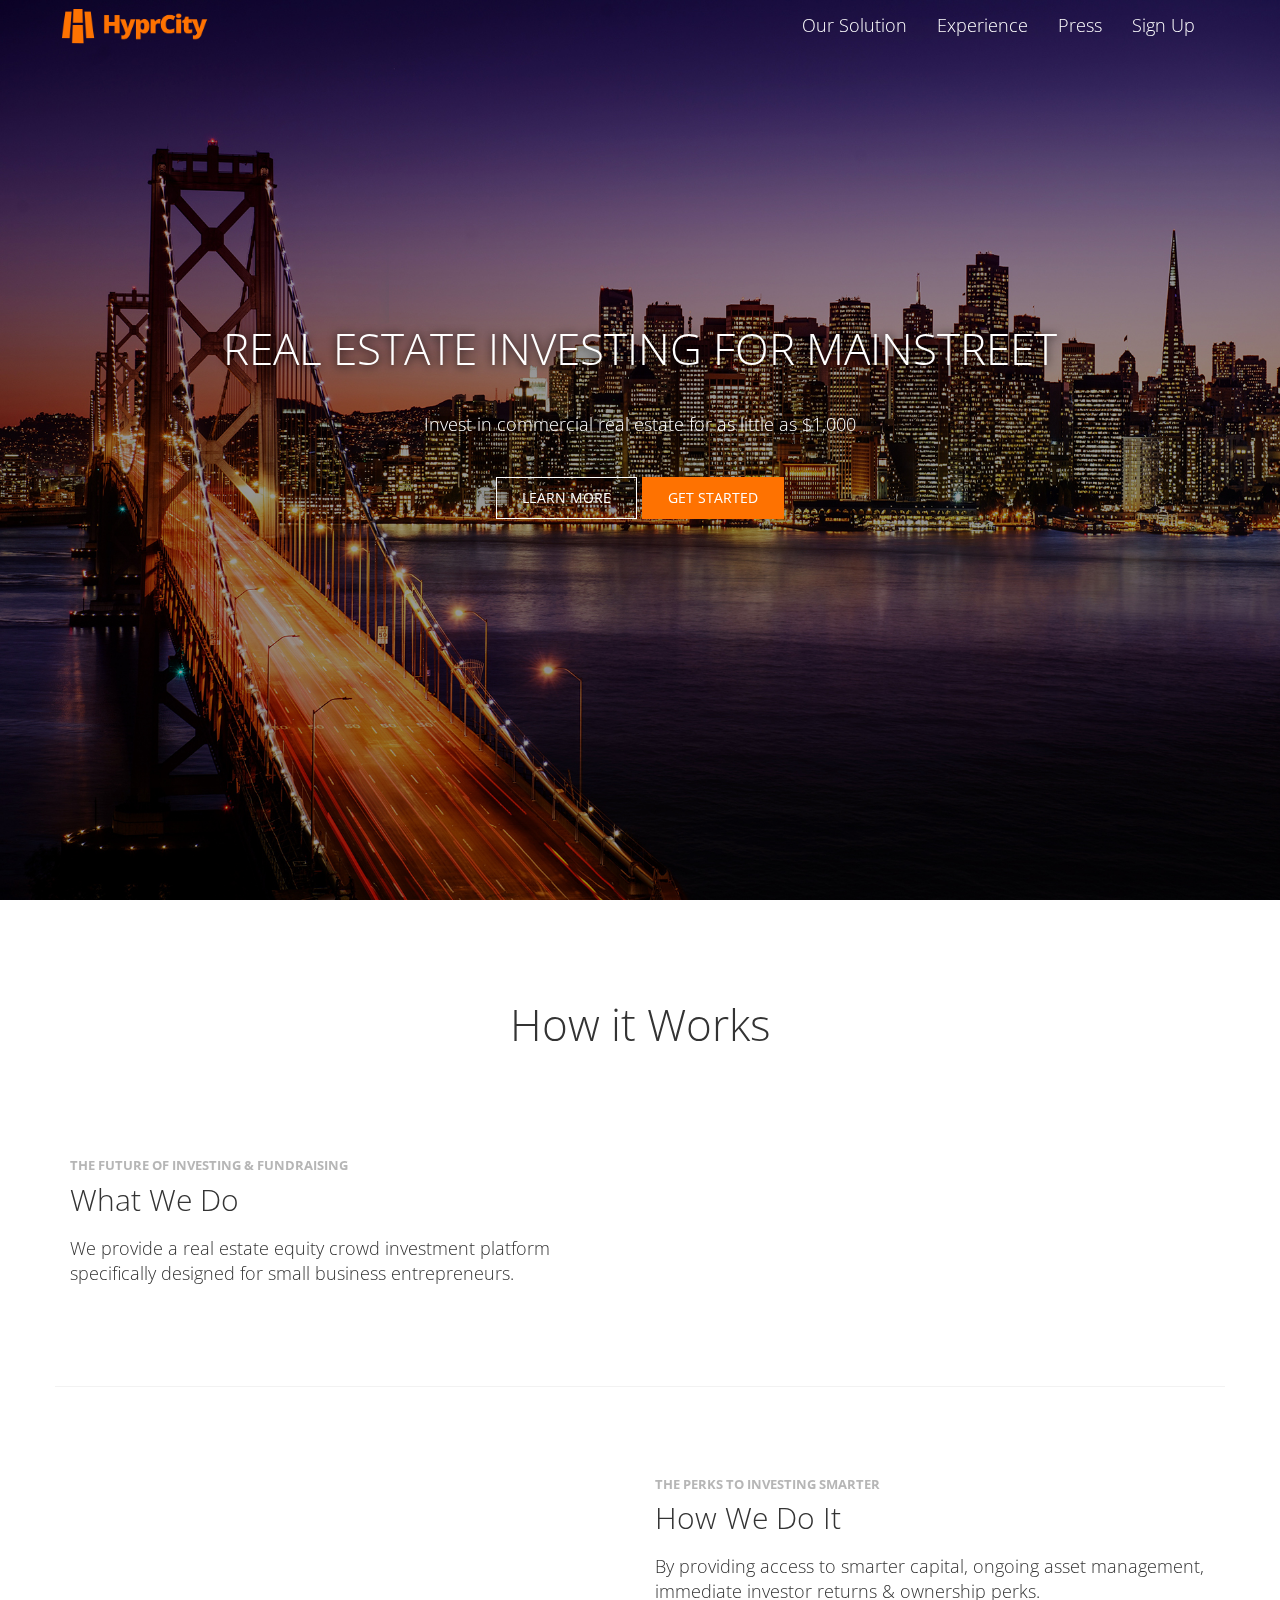
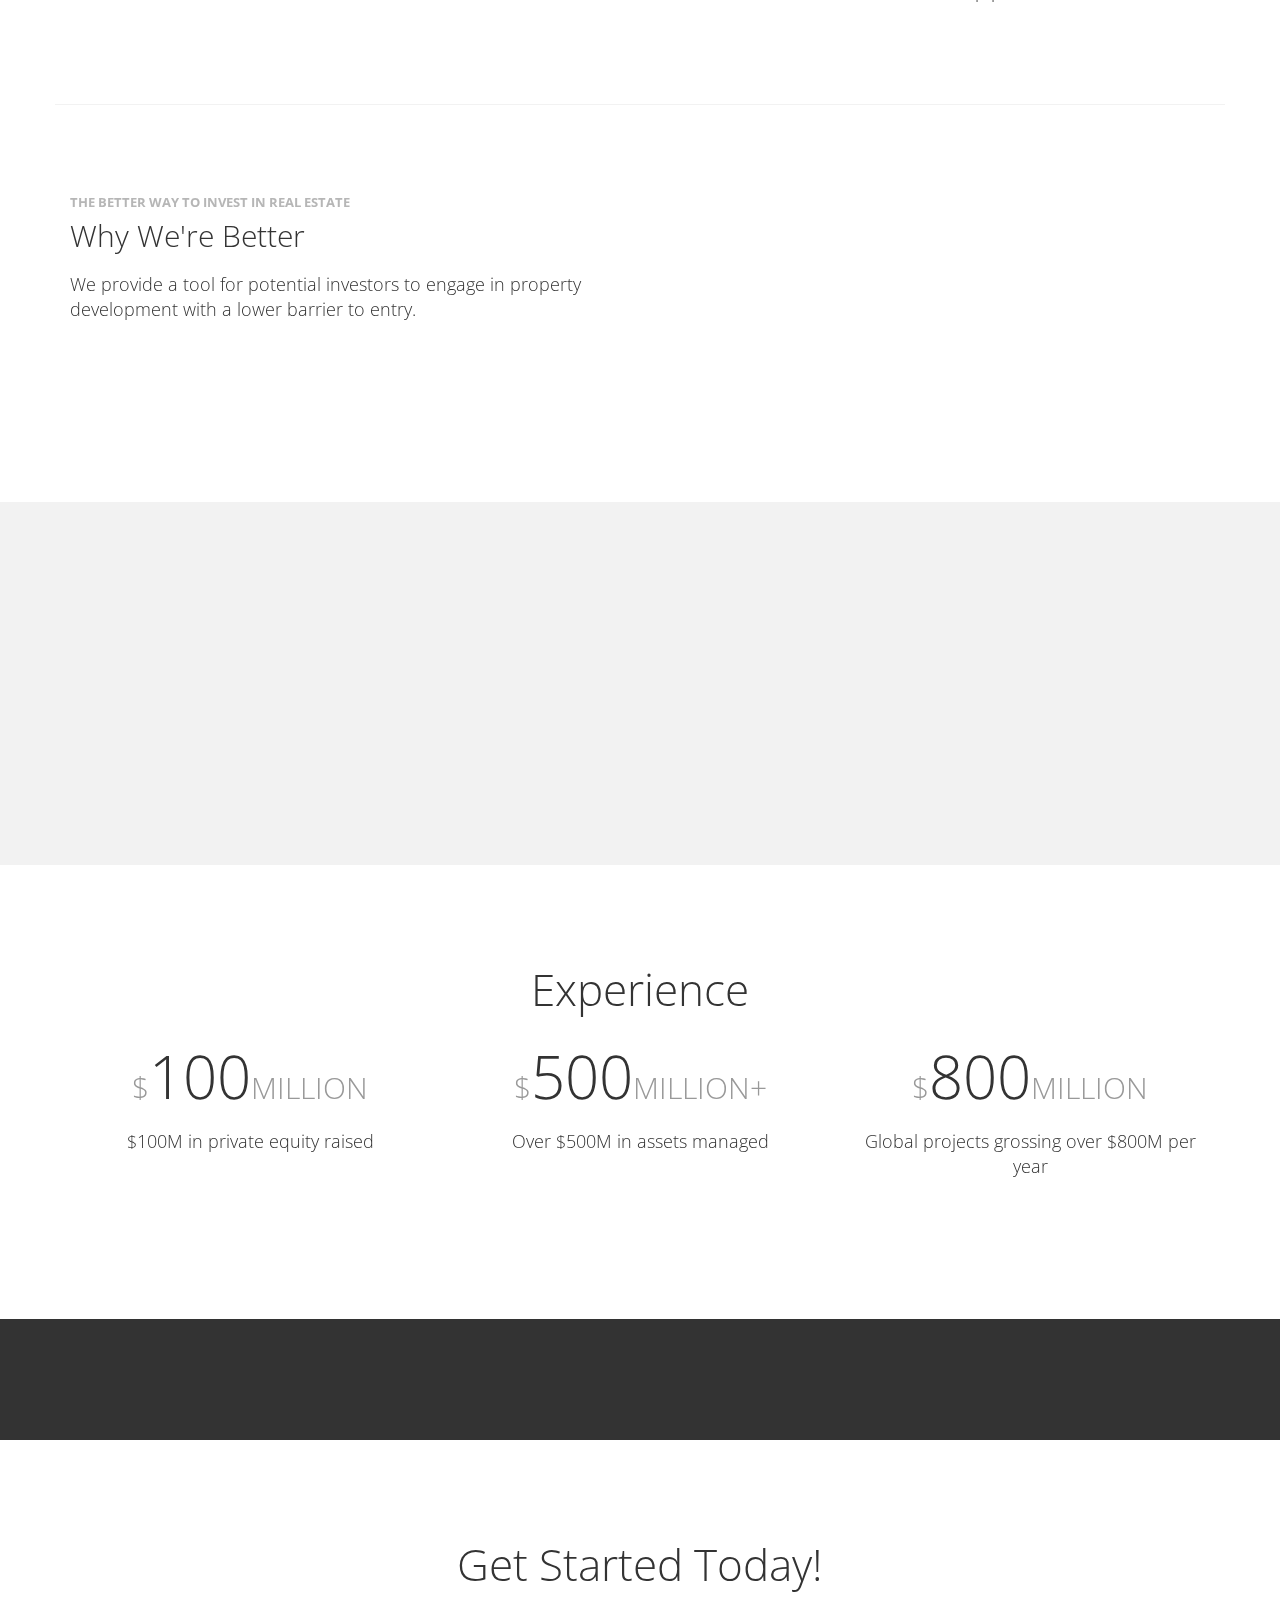
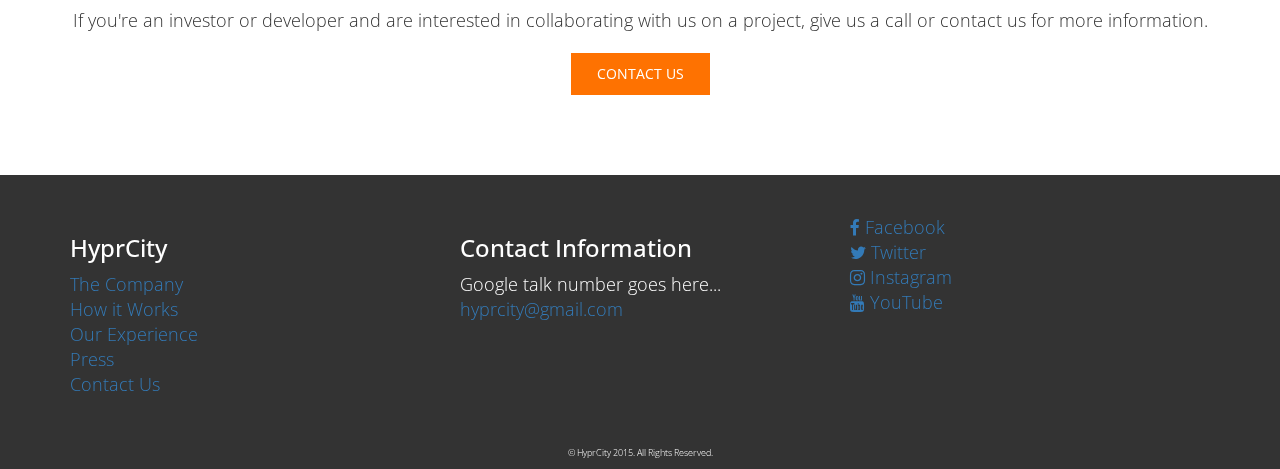
==== index.html @ 4b123e66 "updated nav" ====
<!DOCTYPE html>
<html lang="en">
<head>
	<meta charset="UTF-8">
	<meta name="robots" content="noindex, nofollow">
	<meta name="viewport" content="width=device-width, initial-scale=1">
	<title>HyprCity - Crowd Investing for Mainstreet</title>

	<script src="https://code.jquery.com/jquery-2.1.4.min.js"></script>

	<!-- Latest compiled and minified CSS -->
	<link rel="stylesheet" href="https://maxcdn.bootstrapcdn.com/bootstrap/3.3.4/css/bootstrap.min.css">

	<!-- Latest compiled and minified JavaScript -->
	<script src="https://maxcdn.bootstrapcdn.com/bootstrap/3.3.4/js/bootstrap.min.js"></script>
	<link rel="stylesheet" href="//maxcdn.bootstrapcdn.com/font-awesome/4.3.0/css/font-awesome.min.css">


	<link href='http://fonts.googleapis.com/css?family=Open+Sans:400,300,700' rel='stylesheet' type='text/css'>

	<link rel="stylesheet" href="assets/animate.css">

	<link rel="stylesheet" href="assets/style.css">

</head>
<body data-spy="scroll" data-target="#bs-example-navbar-collapse-1">

<header class="container-fluid">
	<nav class="navbar navbar-default">
	  <div class="container">
	    <!-- Brand and toggle get grouped for better mobile display -->
	    <div class="navbar-header">
	      <button type="button" class="navbar-toggle collapsed" data-toggle="collapse" data-target="#bs-example-navbar-collapse-1">
	        <span class="sr-only">Toggle navigation</span>
	        <span class="icon-bar"></span>
	        <span class="icon-bar"></span>
	        <span class="icon-bar"></span>
	      </button>
	      <a class="navbar-brand" href="#">
			<img alt="Brand" src="images/hyprcity-logo.png">
		  </a>
	    </div>

	    <!-- Collect the nav links, forms, and other content for toggling -->
	    <div class="collapse navbar-collapse" id="bs-example-navbar-collapse-1">
	      <ul class="nav navbar-nav navbar-right">
	        <li><a href="#solution">Our Solution</a></li>
	        <li><a href="#experience">Experience</a></li>
	        <li><a href="#logos">Press</a></li>
	        <li><a href="#">Sign Up</a></li>
	      </ul>
	    </div><!-- /.navbar-collapse -->
	  </div><!-- /.container-fluid -->
	</nav>
</header>

<div id="intro" class="container-fluid parallax-window" data-parallax="scroll" data-image-src="images/sf-skyline.jpg">

	<div class="splash">
		<h1 class="startchange">Real Estate Investing For Mainstreet</h1>
		<p>Invest in commercial real estate for as little as $1,000</p>
		<a href="#solution"><button class="btn btn-default">Learn More</button></a> <a href="mailto:hyprcity@gmail.com"><button class="btn btn-primary">Get Started</button></a>
	</div>

</div>



<section class="container-fluid" id="solution">
	<div class="container">
		<h1>How it Works</h1>
		<div class="row">
			<div class="col-md-6">
				<h4>The Future of Investing &amp; Fundraising</h4>
				<h2>What We Do</h2>
				<p>We provide a real estate equity crowd investment platform specifically designed for small business entrepreneurs.</p>
			</div>
			<div class="col-md-6">
				<img src="http://placehold.it/585x300" alt="" class="img-responsive">
			</div>
		</div>
		<div class="row part">
			<div class="col-md-6">
				<img src="http://placehold.it/585x300" alt="" class="img-responsive">
			</div>
			<div class="col-md-6">
				<h4>The perks to investing smarter</h4>
				<h2>How We Do It</h2>
				<p>By providing access to smarter capital, ongoing asset management, immediate investor returns &amp; ownership perks.</p>
			</div>
		</div>
		<div class="row">
			<div class="col-md-6">
				<h4>The better way to invest in real estate</h4>
				<h2>Why We're Better</h2>
				<p>We provide a tool for potential investors to engage in property development with a lower barrier to entry.</p>
			</div>
			<div class="col-md-6">
				<img src="http://placehold.it/585x300" alt="" class="img-responsive">
			</div>
		</div>
	</div>
</section>

<section id="quote" class="container-fluid">
	<div class="container">
		<blockquote class="quote wow slideInLeft">
		  <p>"Crowdfunding is well on its way to becoming a mainstream and significant form of finance for small and medium sized companies-along with another way to engage with customers."</p>
		  <footer>FORBES, Inc. <cite title="Source Title">March 3, 2014</cite></footer>
		</blockquote>
	</div>
</section>

<section class="container-fluid" id="experience">
	<div class="container">
		<h1>Experience</h1>
		<div class="row hideme">
			<div class="col-md-4">
				<h2>$<span id="second-value">100</span>Million</h2>
				<p>$100M in private equity raised</p>
			</div>
			<div class="col-md-4">
				<h2>$<span id="first-value">500</span>Million+</h2>
				<p>Over $500M in assets managed</p>
			</div>
			<div class="col-md-4">
				<h2>$<span id="third-value">800</span>Million</h2>
				<p>Global projects grossing over $800M per year</p>
			</div>
		</div>
	</div>
</section>

<section class="container-fluid" id="logos">
	<div class="container">
		<div class="row">
			<div class="col-sm-2">
				<img src="https://www.prodigynetwork.com/media2/79fb5261-4.png" alt="" class="img-responsive">
			</div>
			<div class="col-sm-2">
				<img src="https://www.prodigynetwork.com/media2/79fb5261-4.png" alt="" class="img-responsive">
			</div>
			<div class="col-sm-2">
				<img src="https://www.prodigynetwork.com/media2/79fb5261-4.png" alt="" class="img-responsive">
			</div>
			<div class="col-sm-2">
				<img src="https://www.prodigynetwork.com/media2/79fb5261-4.png" alt="" class="img-responsive">
			</div>
			<div class="col-sm-2">
				<img src="https://www.prodigynetwork.com/media2/79fb5261-4.png" alt="" class="img-responsive">
			</div>
			<div class="col-sm-2">
				<img src="https://www.prodigynetwork.com/media2/79fb5261-4.png" alt="" class="img-responsive">
			</div>
		</div>
	</div>
</section>

<section id="get-started">
	<h1>Get Started Today!</h1>
	<p>If you're an investor or developer and are interested in collaborating with us on a project, give us a call or contact us for more information.</p>
	<button class="btn btn-primary">Contact Us</button>
</section>

<footer class="container-fluid" id="footer">
	<div class="container">
		<div class="row">
			<div class="col-md-4">
				<h3>HyprCity</h3>
				<ul class="list-unstyled">
					<li><a href="#">The Company</a></li>
					<li><a href="#solution">How it Works</a></li>
					<li><a href="#experience">Our Experience</a></li>
					<li><a href="#logos">Press</a></li>
					<li><a href="#get-started">Contact Us</a></li>
				</ul>
			</div>
			<div class="col-md-4">
				<h3>Contact Information</h3>
				<ul class="list-unstyled">
					<li>Google talk number goes here...</li>
					<li><a href="mailto:hypercity@gmail.com">hyprcity@gmail.com</a></li>
				</ul>
			</div>
			<div class="col-md-4">
				<ul class="list-unstyled">
					<li><a href=""><i class="fa fa-facebook"></i> Facebook</a></li>
					<li><a href=""><i class="fa fa-twitter"></i> Twitter</a></li>
					<li><a href=""><i class="fa fa-instagram"></i> Instagram</a></li>
					<li><a href=""><i class="fa fa-youtube"></i> YouTube</a></li>
				</ul>
			</div>
		</div>
	</div>
	<div class="copy">
		&copy; HyprCity 2015. All Rights Reserved.
	</div>
</footer>

<script src="assets/parallax.min.js"></script>

<script>
	function animateValue(id, start, end, duration) {
	    var range = end - start;
	    var current = start;
	    var increment = end > start? 1 : -1;
	    var stepTime = Math.abs(Math.floor(duration / range));
	    var obj = document.getElementById(id);
	    var timer = setInterval(function() {
	        current += increment;
	        obj.innerHTML = current;
	        if (current == end) {
	            clearInterval(timer);
	        }
	    }, stepTime);
	}
	$(document).ready(function() {
		    
	    /* Every time the window is scrolled ... */
	    $(window).scroll( function(){
	    
	        /* Check the location of each desired element */
	        $('.hideme').each( function(i){
	            
	            var bottom_of_object = $(this).offset().top + $(this).outerHeight();
	            var bottom_of_window = $(window).scrollTop() + $(window).height();
	            
	            /* If the object is completely visible in the window, fade it it */
	            if( bottom_of_window > bottom_of_object ){
					animateValue("first-value", 0, 500, 1000);
					animateValue("second-value", 0, 100, 1000);
					animateValue("third-value", 0, 800, 1000);
				}
	            
	        }); 
	    
	    });
	    
	});
</script>

<script src="assets/wow.min.js"></script>
<script>
 new WOW().init();
</script>

<script>
	$(function() {
	  $('a[href*=#]:not([href=#])').click(function() {
	    if (location.pathname.replace(/^\//,'') == this.pathname.replace(/^\//,'') && location.hostname == this.hostname) {
	      var target = $(this.hash);
	      target = target.length ? target : $('[name=' + this.hash.slice(1) +']');
	      if (target.length) {
	        $('html,body').animate({
	          scrollTop: target.offset().top
	        }, 1000);
	        return false;
	      }
	    }
	  });
	});
</script>

<script>
	/* navbar change */
	$(document).ready(function(){       
	   var scroll_start = 0;
	   var startchange = $('.startchange');
	   var offset = startchange.offset();
	    if (startchange.length){
	   $(document).scroll(function() { 
	      scroll_start = $(this).scrollTop();
	      if(scroll_start > offset.top - 80) {
	          $(".navbar-default").css('background-color', 'rgba(255,255,255,.8)');
	          $('.navbar-default li a').css('color', '#333333');
	       } else {
	          $('.navbar-default').css('background-color', 'transparent');
	          $('.navbar-default li a').css('color', '#ffffff');
	       }
	   });
	    }
	});
</script>

</body>
</html>
---- assets/style.css ----
body {
  font-family: 'Open Sans', Helvetica, Arial, sans-serif;
  font-size: 1.75em;
  font-weight: 300;
  text-align: center;
  position: relative; }

h1 {
  font-weight: 100;
  font-size: 2.5em;
  margin-bottom: 20px; }

h2 {
  font-weight: 100;
  margin-top: 10px;
  margin-bottom: 20px; }

h4 {
  font-weight: 700;
  text-transform: uppercase;
  color: #b6b6b6;
  font-size: 0.75em; }

p {
  margin-bottom: 20px; }

section {
  padding-top: 80px;
  padding-bottom: 80px; }

#footer {
  text-align: left;
  background: #333;
  color: #fff;
  padding-top: 40px; }
  #footer .copy {
    text-align: center;
    font-size: 0.5em;
    margin-top: 40px;
    margin-bottom: 10px; }

.btn {
  text-transform: uppercase;
  padding: 10px 25px;
  border-radius: 0;
  transition: all .2s ease; }

.btn-default {
  background: none;
  border: 1px solid #fff;
  color: #fff; }
  .btn-default:hover, .btn-default:focus {
    border-color: #fe7201;
    color: #fe7201;
    background: none; }

.btn-primary {
  background: #fe7201;
  border-color: #fe7201; }
  .btn-primary:hover, .btn-primary:focus {
    background: #fe8e34;
    border-color: #fe8e34; }

.navbar-default {
  background: transparent;
  border: none;
  z-index: 9;
  top: 0;
  left: 0;
  border-radius: 0;
  transition: all .3s ease; }
  .navbar-default a {
    color: #fff; }
  .navbar-default .navbar-brand {
    padding: 0; }
    .navbar-default .navbar-brand img {
      max-height: 50px; }
  .navbar-default .navbar-right li a {
    transition: all .3s ease;
    color: #fff; }
    .navbar-default .navbar-right li a:hover {
      color: #f2f2f2; }
  .navbar-default .active a {
    background: none;
    color: #fe7201;
    border-bottom: 2px solid #fe7201; }
  .navbar-default .navbar-toggle {
    border: none;
    background: none !important; }
    .navbar-default .navbar-toggle .icon-bar {
      background: #fe7201;
      width: 30px;
      height: 4px; }

#intro {
  background: transparent;
  background-size: 100%;
  min-height: 900px;
  color: #fff;
  text-align: center;
  padding-left: 0;
  padding-right: 0; }
  #intro .splash {
    padding-top: 304px;
    padding-left: 15px;
    padding-right: 15px;
    text-shadow: 0 1px 10px #000; }
    #intro .splash h1 {
      text-transform: uppercase;
      margin-bottom: 40px; }
    #intro .splash p {
      margin-bottom: 40px; }

#solution .row {
  padding: 80px 0; }
  #solution .row .col-md-6 {
    text-align: left; }
#solution .part {
  border-top: 1px solid #f2f2f2;
  border-bottom: 1px solid #f2f2f2; }

#quote {
  padding-top: 80px;
  padding-bottom: 80px;
  font-weight: 300;
  text-transform: uppercase;
  margin: 0px auto;
  background: #f2f2f2; }
  #quote blockquote {
    max-width: 1200px;
    font-size: 1.5em;
    border-left: none; }

#experience h2 {
  color: #999;
  font-weight: 300;
  text-transform: uppercase; }
  #experience h2 span {
    font-size: 2em;
    color: #333; }

#logos {
  background: #333;
  padding-top: 60px;
  padding-bottom: 60px;
  margin-top: 40px; }
  #logos img {
    margin: auto; }

@media screen and (min-width: 767px) {
  .navbar-default {
    position: fixed;
    width: 100%; } }

/*# sourceMappingURL=style.css.map */
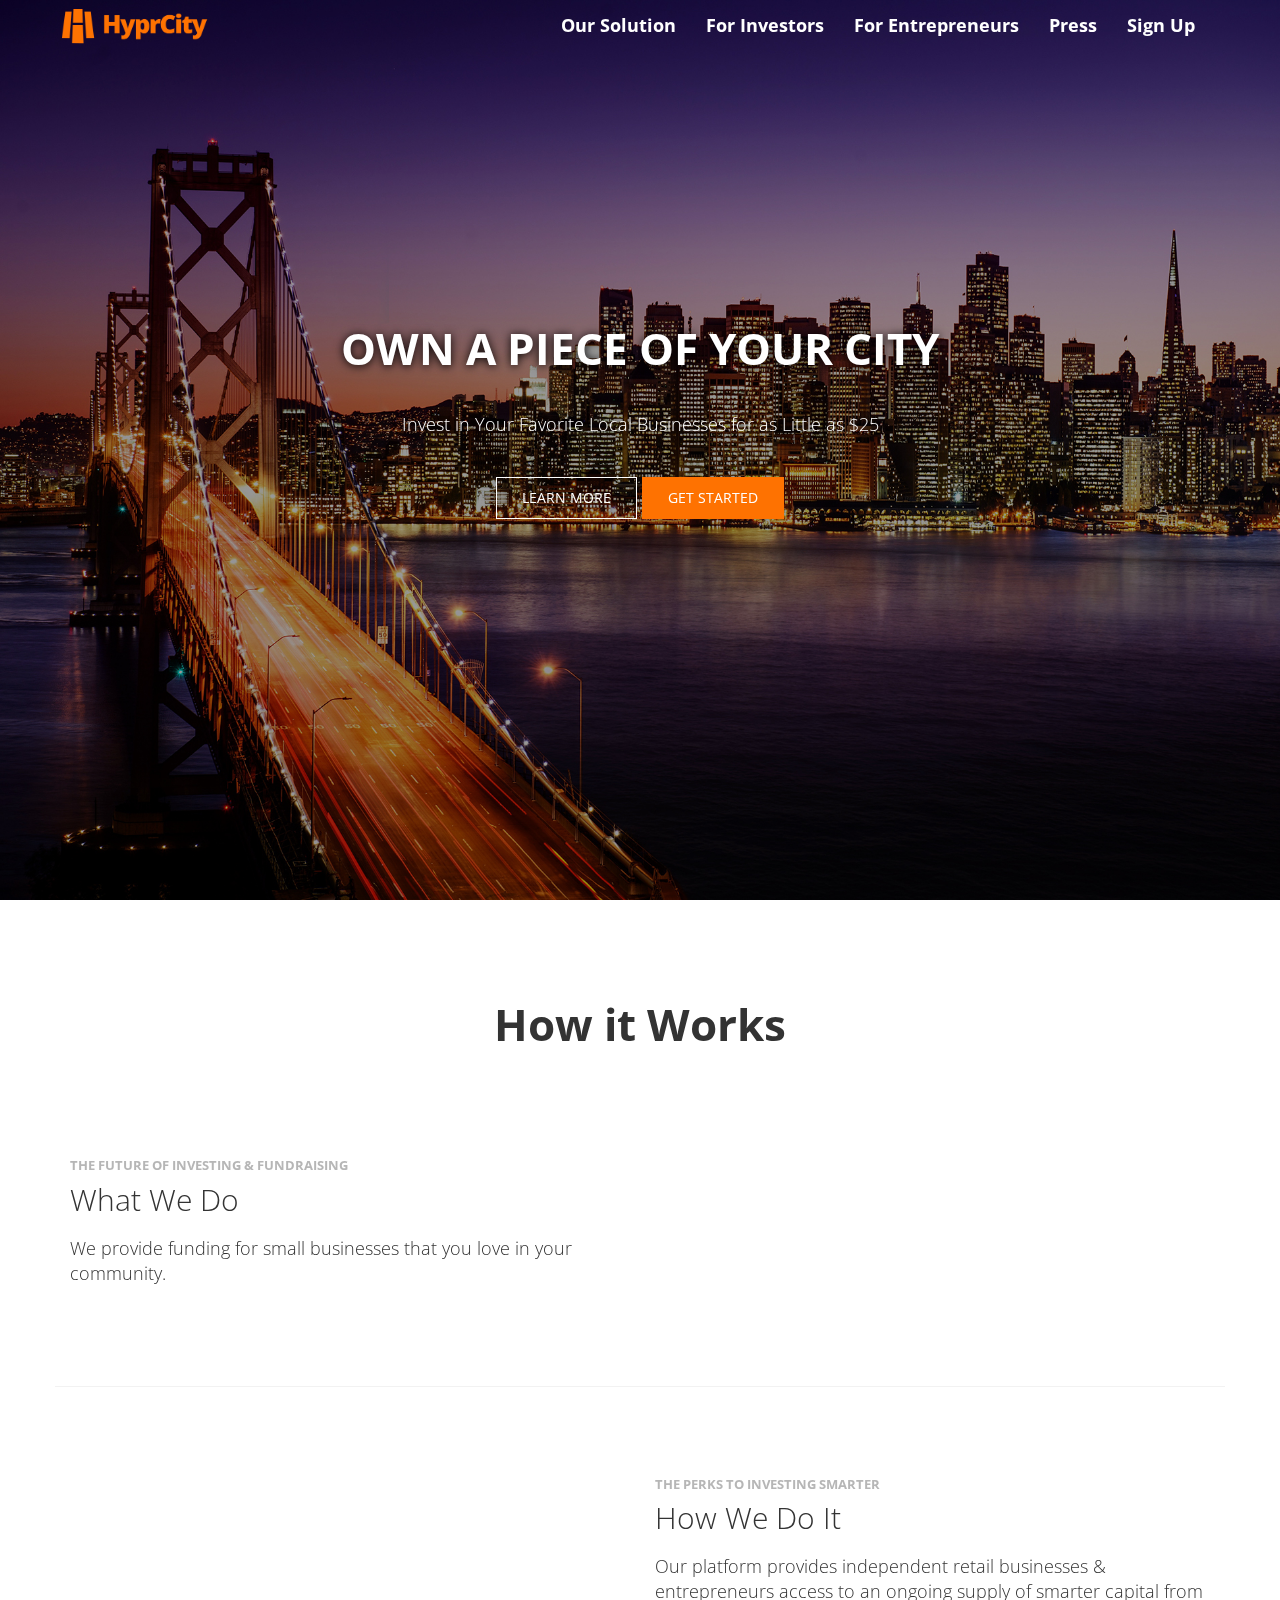
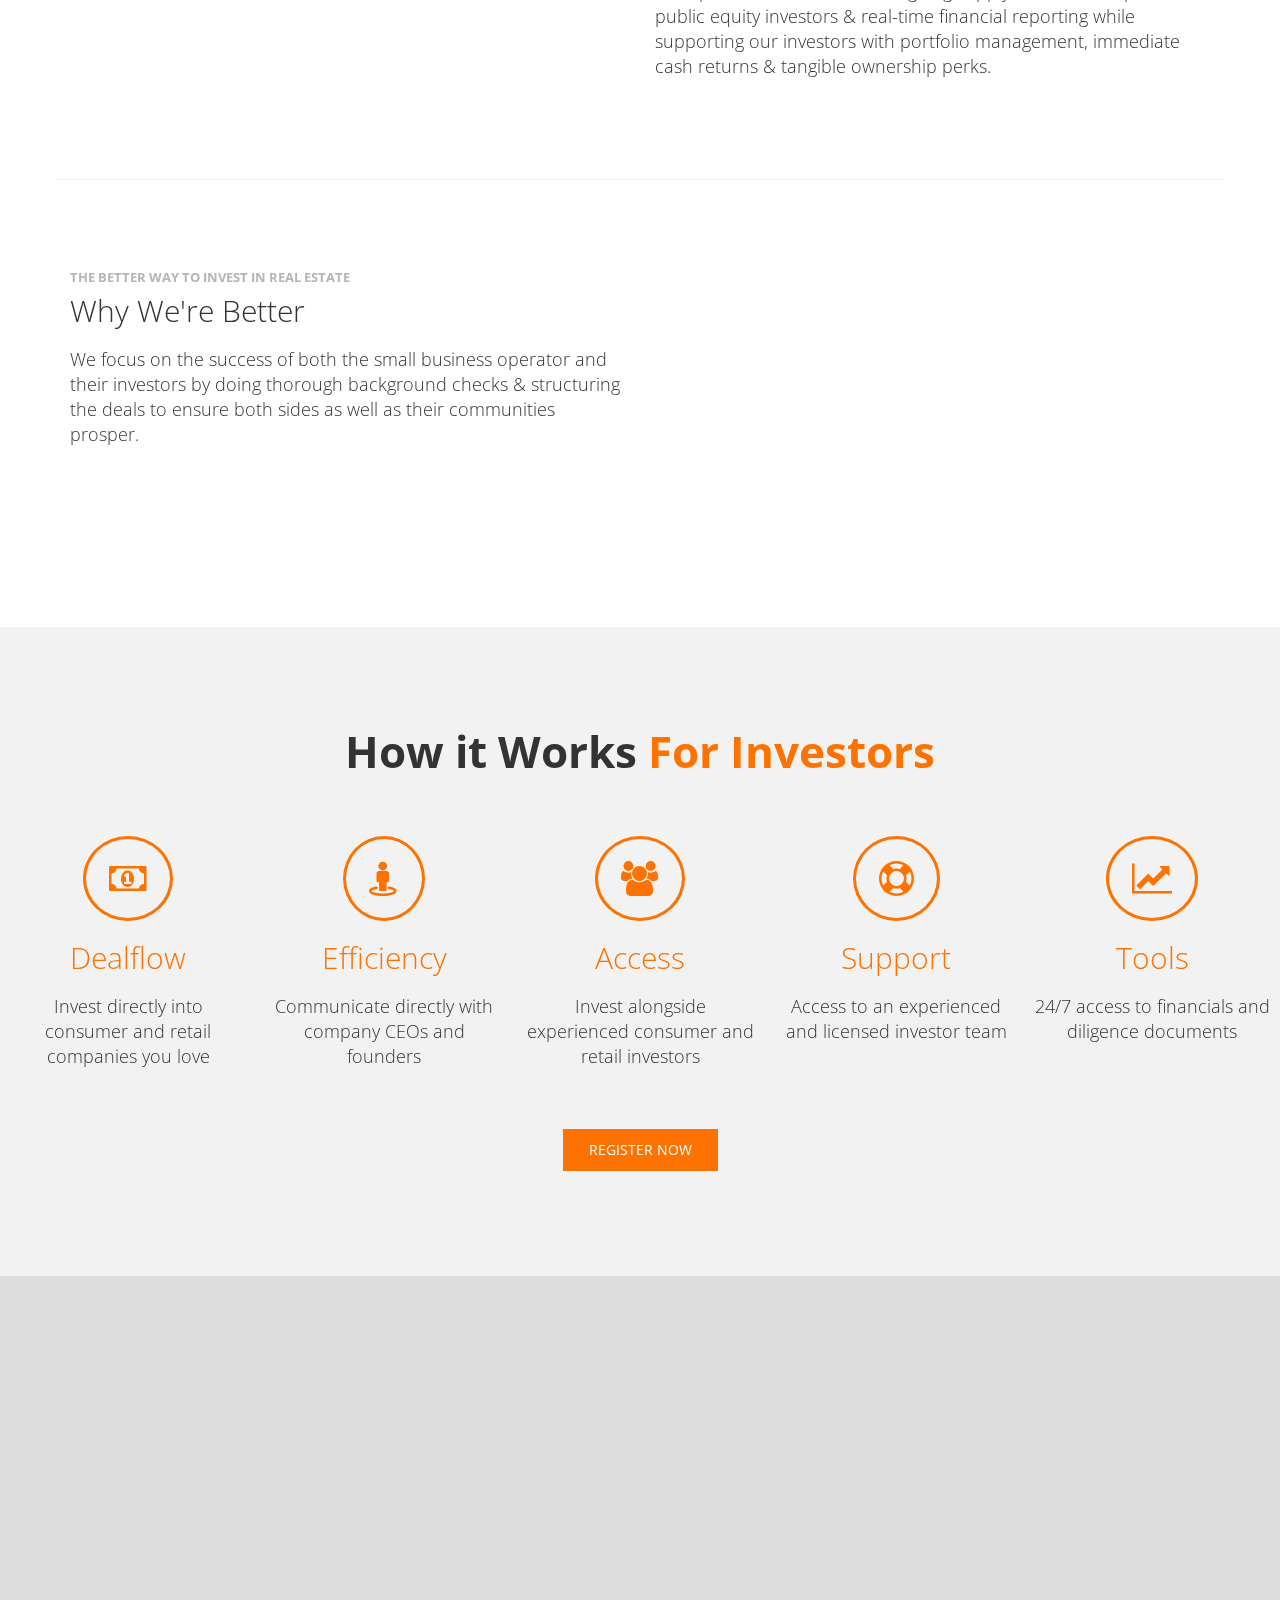
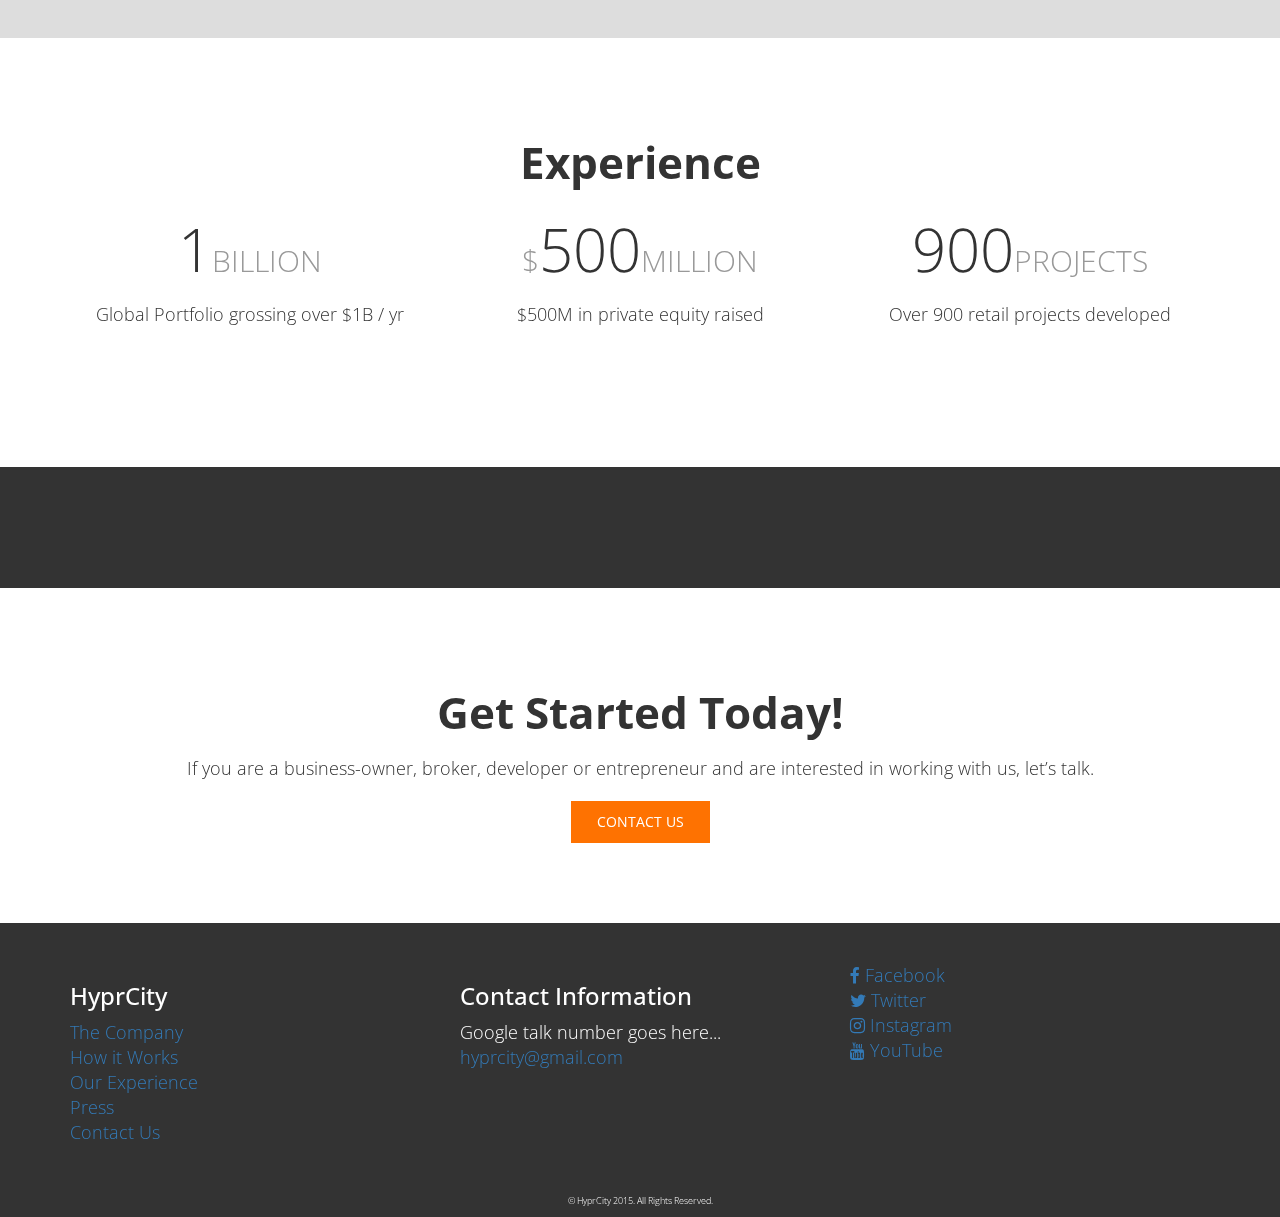
==== commit 1c964452: "updated content, added slick" ====
--- a/index.html
+++ b/index.html
@@ -13,7 +13,7 @@
 
 	<!-- Latest compiled and minified JavaScript -->
 	<script src="https://maxcdn.bootstrapcdn.com/bootstrap/3.3.4/js/bootstrap.min.js"></script>
-	<link rel="stylesheet" href="//maxcdn.bootstrapcdn.com/font-awesome/4.3.0/css/font-awesome.min.css">
+	<link rel="stylesheet" href="https://maxcdn.bootstrapcdn.com/font-awesome/4.3.0/css/font-awesome.min.css">
 
 
 	<link href='http://fonts.googleapis.com/css?family=Open+Sans:400,300,700' rel='stylesheet' type='text/css'>
@@ -45,9 +45,10 @@
 	    <div class="collapse navbar-collapse" id="bs-example-navbar-collapse-1">
 	      <ul class="nav navbar-nav navbar-right">
 	        <li><a href="#solution">Our Solution</a></li>
-	        <li><a href="#experience">Experience</a></li>
+	        <li><a href="#investors">For Investors</a></li>
+	        <li><a href="#entrepreneurs">For Entrepreneurs</a></li>
 	        <li><a href="#logos">Press</a></li>
-	        <li><a href="#">Sign Up</a></li>
+	        <li><a href="#get-started">Sign Up</a></li>
 	      </ul>
 	    </div><!-- /.navbar-collapse -->
 	  </div><!-- /.container-fluid -->
@@ -57,14 +58,12 @@
 <div id="intro" class="container-fluid parallax-window" data-parallax="scroll" data-image-src="images/sf-skyline.jpg">
 
 	<div class="splash">
-		<h1 class="startchange">Real Estate Investing For Mainstreet</h1>
-		<p>Invest in commercial real estate for as little as $1,000</p>
+		<h1 class="startchange">Own A Piece of Your City</h1>
+		<p>Invest in Your Favorite Local Businesses for as Little as $25</p>
 		<a href="#solution"><button class="btn btn-default">Learn More</button></a> <a href="mailto:hyprcity@gmail.com"><button class="btn btn-primary">Get Started</button></a>
 	</div>
 
 </div>
-
-
 
 <section class="container-fluid" id="solution">
 	<div class="container">
@@ -73,7 +72,7 @@
 			<div class="col-md-6">
 				<h4>The Future of Investing &amp; Fundraising</h4>
 				<h2>What We Do</h2>
-				<p>We provide a real estate equity crowd investment platform specifically designed for small business entrepreneurs.</p>
+				<p>We provide funding for small businesses that you love in your community.</p>
 			</div>
 			<div class="col-md-6">
 				<img src="http://placehold.it/585x300" alt="" class="img-responsive">
@@ -86,14 +85,14 @@
 			<div class="col-md-6">
 				<h4>The perks to investing smarter</h4>
 				<h2>How We Do It</h2>
-				<p>By providing access to smarter capital, ongoing asset management, immediate investor returns &amp; ownership perks.</p>
+				<p>Our platform provides independent retail businesses & entrepreneurs access to an ongoing supply of smarter capital from public equity investors & real-time financial reporting while supporting our investors with portfolio management, immediate cash returns & tangible ownership perks.</p>
 			</div>
 		</div>
 		<div class="row">
 			<div class="col-md-6">
 				<h4>The better way to invest in real estate</h4>
 				<h2>Why We're Better</h2>
-				<p>We provide a tool for potential investors to engage in property development with a lower barrier to entry.</p>
+				<p>We focus on the success of both the small business operator and their investors by doing thorough background checks & structuring the deals to ensure both sides as well as their communities prosper.</p>
 			</div>
 			<div class="col-md-6">
 				<img src="http://placehold.it/585x300" alt="" class="img-responsive">
@@ -101,6 +100,72 @@
 		</div>
 	</div>
 </section>
+<div class="slick">
+	
+	<div id="investors" class="container-fluid">
+		<h1>How it Works <span>For Investors</span></h1>
+		<div class="row">
+			<div class="col-md-15">
+				<i class="fa fa-money"></i>
+				<h2>Dealflow</h2>
+				<p>Invest directly into consumer and retail companies you love</p>
+			</div>
+			<div class="col-md-15">
+				<i class="fa fa-street-view"></i>
+				<h2>Efficiency</h2>
+				<p>Communicate directly with company CEOs and founders</p>
+			</div>
+			<div class="col-md-15">
+				<i class="fa fa-users"></i>
+				<h2>Access</h2>
+				<p>Invest alongside experienced consumer and retail investors</p>
+			</div>
+			<div class="col-md-15">
+				<i class="fa fa-support"></i>
+				<h2>Support</h2>
+				<p>Access to an experienced and licensed investor team</p>
+			</div>
+			<div class="col-md-15">
+				<i class="fa fa-line-chart"></i>
+				<h2>Tools</h2>
+				<p>24/7 access to financials and diligence documents</p>
+			</div>
+		</div>
+		<button class="btn btn-primary text-center">Register Now</button>
+	</div>
+
+	<div id="entrepreneurs" class="container-fluid">
+		<h1>How it Works <span>For Entrepreneurs</span></h1>
+		<div class="row">
+			<div class="col-md-15">
+				<i class="fa fa-money"></i>
+				<h2>Dealflow</h2>
+				<p>Get the funding you need from people who love your business & let you run it your way</p>
+			</div>
+			<div class="col-md-15">
+				<i class="fa fa-refresh"></i>
+				<h2>Efficiency</h2>
+				<p>Streamline fundraising — cut months off your process</p>
+			</div>
+			<div class="col-md-15">
+				<i class="fa fa-users"></i>
+				<h2>Access</h2>
+				<p>Work with HyprCity strategic brokerage, development, financial management & POS partners </p>
+			</div>
+			<div class="col-md-15">
+				<i class="fa fa-support"></i>
+				<h2>Support</h2>
+				<p>Leverage the HyprCity operations & marketing team to learn best practices</p>
+			</div>
+			<div class="col-md-15">
+				<i class="fa fa-pie-chart"></i>
+				<h2>Tools</h2>
+				<p>Real-time financial reporting & operational consulting to ensure investor satisfaction</p>
+			</div>
+		</div>
+		<button class="btn btn-primary text-center">Apply Now</button>
+	</div>
+</div>
 
 <section id="quote" class="container-fluid">
 	<div class="container">
@@ -116,16 +181,16 @@
 		<h1>Experience</h1>
 		<div class="row hideme">
 			<div class="col-md-4">
-				<h2>$<span id="second-value">100</span>Million</h2>
-				<p>$100M in private equity raised</p>
-			</div>
-			<div class="col-md-4">
-				<h2>$<span id="first-value">500</span>Million+</h2>
-				<p>Over $500M in assets managed</p>
-			</div>
-			<div class="col-md-4">
-				<h2>$<span id="third-value">800</span>Million</h2>
-				<p>Global projects grossing over $800M per year</p>
+				<h2><span id="first-value">1</span>Billion</h2>
+				<p>Global Portfolio grossing over $1B / yr</p>
+			</div>
+			<div class="col-md-4">
+				<h2>$<span id="third-value">500</span>Million</h2>
+				<p>$500M in private equity raised</p>
+			</div>
+			<div class="col-md-4">
+				<h2><span id="second-value">900</span>Projects</h2>
+				<p>Over 900 retail projects developed</p>
 			</div>
 		</div>
 	</div>
@@ -158,7 +223,7 @@
 
 <section id="get-started">
 	<h1>Get Started Today!</h1>
-	<p>If you're an investor or developer and are interested in collaborating with us on a project, give us a call or contact us for more information.</p>
+	<p>If you are a business-owner, broker, developer or entrepreneur and are interested in working with us, let’s talk.</p>
 	<button class="btn btn-primary">Contact Us</button>
 </section>
 
@@ -227,9 +292,9 @@
 	            
 	            /* If the object is completely visible in the window, fade it it */
 	            if( bottom_of_window > bottom_of_object ){
-					animateValue("first-value", 0, 500, 1000);
-					animateValue("second-value", 0, 100, 1000);
-					animateValue("third-value", 0, 800, 1000);
+					animateValue("first-value", 0, 1, 1000);
+					animateValue("second-value", 0, 900, 1000);
+					animateValue("third-value", 0, 500, 1000);
 				}
 	            
 	        }); 
@@ -282,5 +347,18 @@
 	});
 </script>
 
+<script src="assets/slick.min.js"></script>
+<script>
+	$(document).ready(function(){
+	  $('.slick').slick({
+	  	pauseOnHover: false,
+	  	autoplay: true,
+	  	autoplaySpeed: 10000,
+	  	arrows: false,
+	  	speed: 1000
+	  });
+	});
+</script>
+
 </body>
 </html>--- a/assets/style.css
+++ b/assets/style.css
@@ -1,3 +1,99 @@
+.col-xs-15,
+.col-sm-15,
+.col-md-15,
+.col-lg-15 {
+  position: relative;
+  min-height: 1px;
+  padding-right: 10px;
+  padding-left: 10px; }
+
+.col-xs-15 {
+  width: 20%;
+  float: left; }
+
+@media (min-width: 768px) {
+  .col-sm-15 {
+    width: 20%;
+    float: left; } }
+@media (min-width: 992px) {
+  .col-md-15 {
+    width: 20%;
+    float: left; } }
+@media (min-width: 1200px) {
+  .col-lg-15 {
+    width: 20%;
+    float: left; } }
+/* Slider */
+.slick-slider {
+  position: relative;
+  display: block;
+  box-sizing: border-box;
+  -moz-box-sizing: border-box;
+  -webkit-touch-callout: none;
+  -webkit-user-select: none;
+  -khtml-user-select: none;
+  -moz-user-select: none;
+  -ms-user-select: none;
+  user-select: none;
+  -ms-touch-action: pan-y;
+  touch-action: pan-y;
+  -webkit-tap-highlight-color: transparent; }
+
+.slick-list {
+  position: relative;
+  overflow: hidden;
+  display: block;
+  margin: 0;
+  padding: 0; }
+  .slick-list:focus {
+    outline: none; }
+  .slick-list.dragging {
+    cursor: pointer;
+    cursor: hand; }
+
+.slick-slider .slick-track,
+.slick-slider .slick-list {
+  -webkit-transform: translate3d(0, 0, 0);
+  -moz-transform: translate3d(0, 0, 0);
+  -ms-transform: translate3d(0, 0, 0);
+  -o-transform: translate3d(0, 0, 0);
+  transform: translate3d(0, 0, 0); }
+
+.slick-track {
+  position: relative;
+  left: 0;
+  top: 0;
+  display: block; }
+  .slick-track:before, .slick-track:after {
+    content: "";
+    display: table; }
+  .slick-track:after {
+    clear: both; }
+  .slick-loading .slick-track {
+    visibility: hidden; }
+
+.slick-slide {
+  float: left;
+  height: 100%;
+  min-height: 1px;
+  display: none; }
+  [dir="rtl"] .slick-slide {
+    float: right; }
+  .slick-slide img {
+    display: block; }
+  .slick-slide.slick-loading img {
+    display: none; }
+  .slick-slide.dragging img {
+    pointer-events: none; }
+  .slick-initialized .slick-slide {
+    display: block; }
+  .slick-loading .slick-slide {
+    visibility: hidden; }
+  .slick-vertical .slick-slide {
+    display: block;
+    height: auto;
+    border: 1px solid transparent; }
+
 body {
   font-family: 'Open Sans', Helvetica, Arial, sans-serif;
   font-size: 1.75em;
@@ -6,7 +102,7 @@
   position: relative; }
 
 h1 {
-  font-weight: 100;
+  font-weight: 700;
   font-size: 2.5em;
   margin-bottom: 20px; }
 
@@ -77,7 +173,8 @@
       max-height: 50px; }
   .navbar-default .navbar-right li a {
     transition: all .3s ease;
-    color: #fff; }
+    color: #fff;
+    font-weight: bold; }
     .navbar-default .navbar-right li a:hover {
       color: #f2f2f2; }
   .navbar-default .active a {
@@ -107,7 +204,8 @@
     text-shadow: 0 1px 10px #000; }
     #intro .splash h1 {
       text-transform: uppercase;
-      margin-bottom: 40px; }
+      margin-bottom: 40px;
+      font-weight: bold; }
     #intro .splash p {
       margin-bottom: 40px; }
 
@@ -119,13 +217,35 @@
   border-top: 1px solid #f2f2f2;
   border-bottom: 1px solid #f2f2f2; }
 
+#investors h1, #entrepreneurs h1 {
+  margin-bottom: 60px; }
+  #investors h1 span, #entrepreneurs h1 span {
+    color: #fe7201; }
+#investors h2, #entrepreneurs h2 {
+  color: #fe7201;
+  margin-top: 20px; }
+#investors i, #entrepreneurs i {
+  color: #fe7201;
+  border: 3px solid #fe7201;
+  border-radius: 50%;
+  padding: 22px 23px;
+  background: #f2f2f2;
+  font-size: 2em; }
+#investors .row, #entrepreneurs .row {
+  margin-bottom: 40px; }
+
+.slick {
+  padding-top: 80px;
+  padding-bottom: 80px;
+  background: #f2f2f2; }
+
 #quote {
   padding-top: 80px;
   padding-bottom: 80px;
   font-weight: 300;
   text-transform: uppercase;
   margin: 0px auto;
-  background: #f2f2f2; }
+  background: #ddd; }
   #quote blockquote {
     max-width: 1200px;
     font-size: 1.5em;
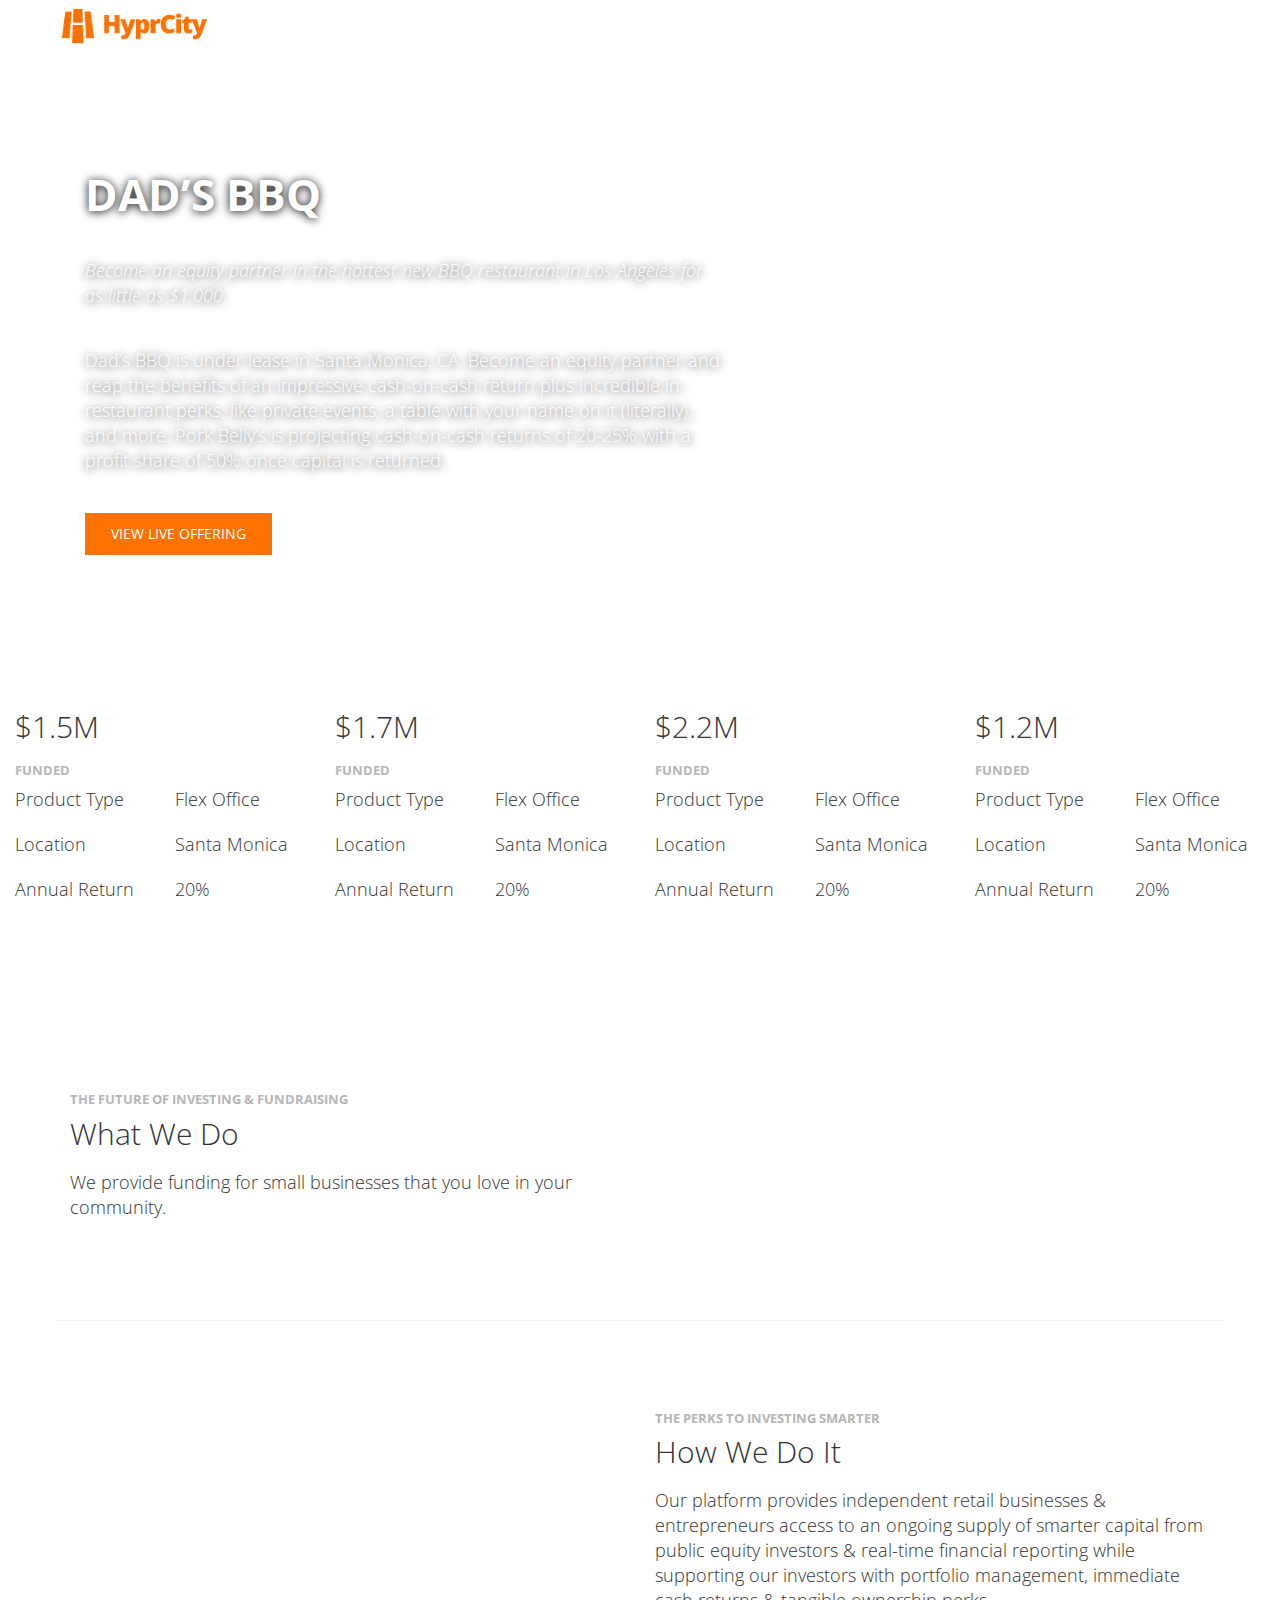
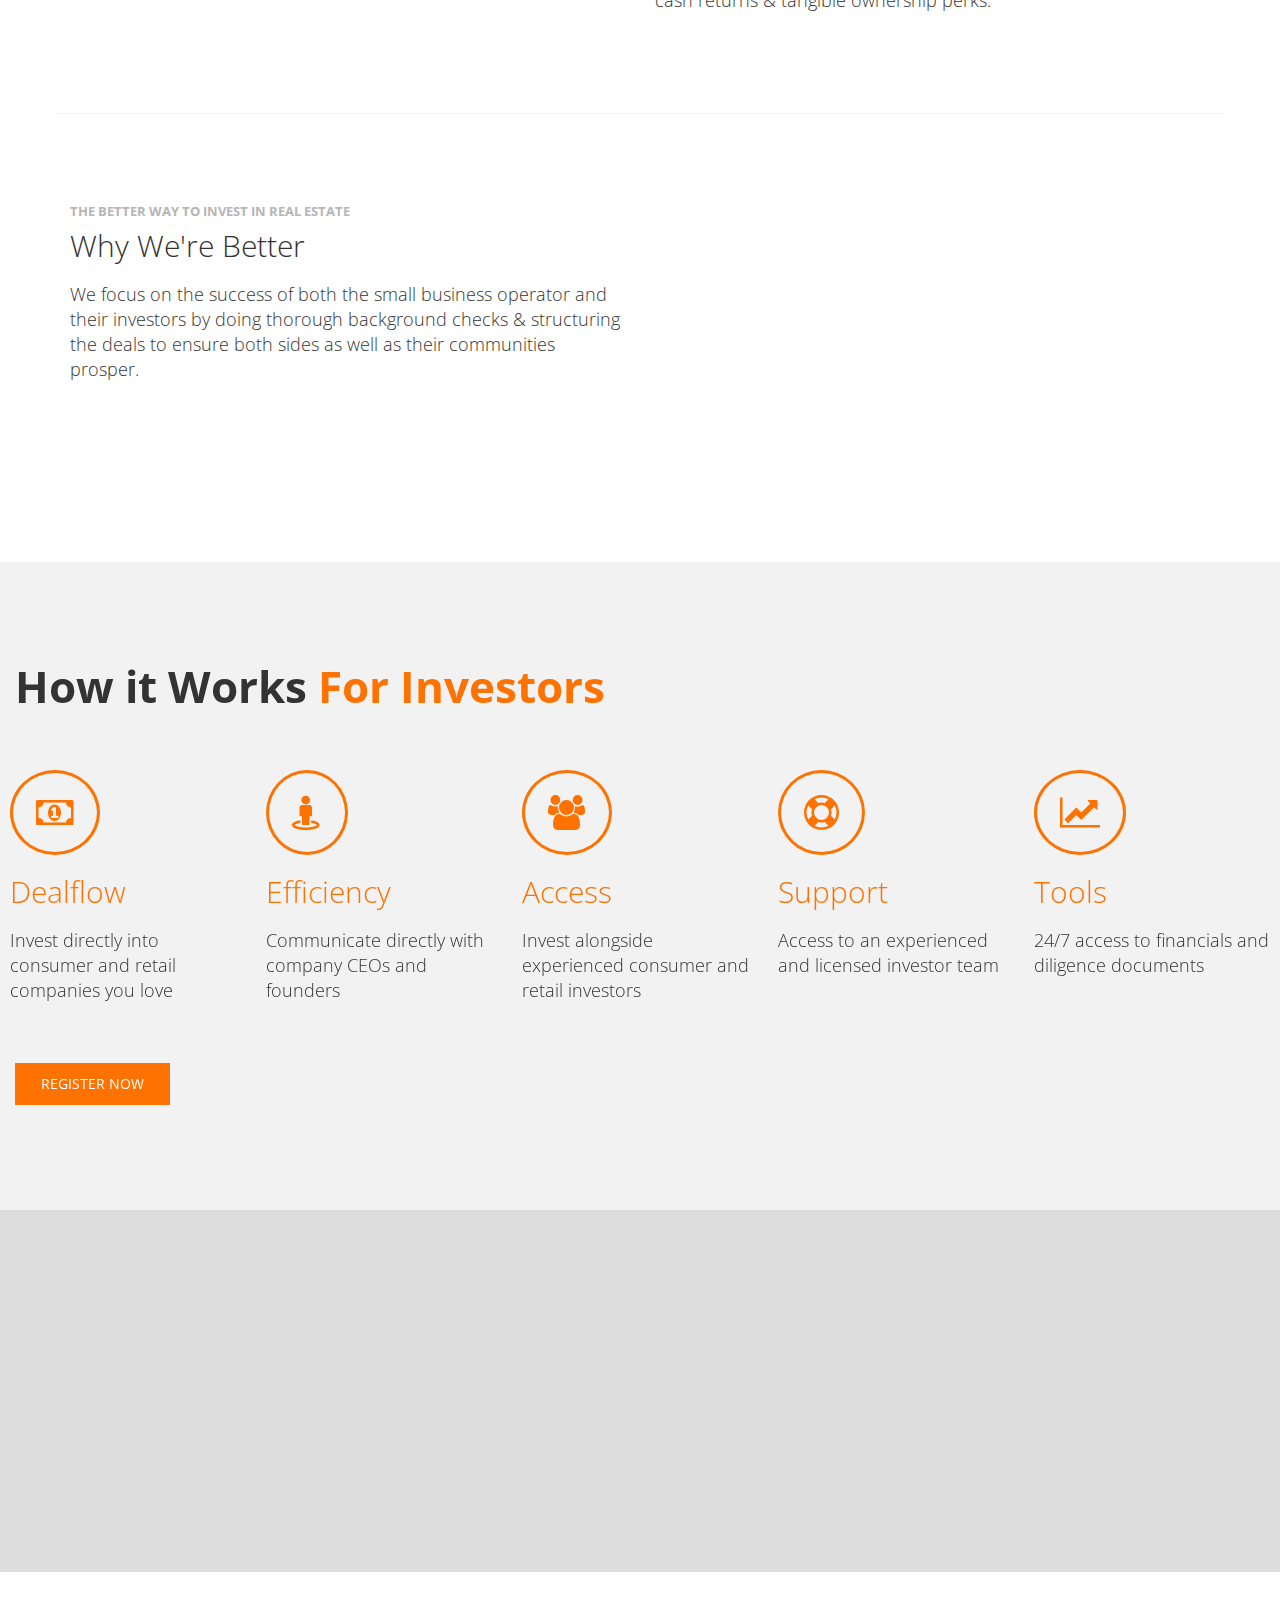
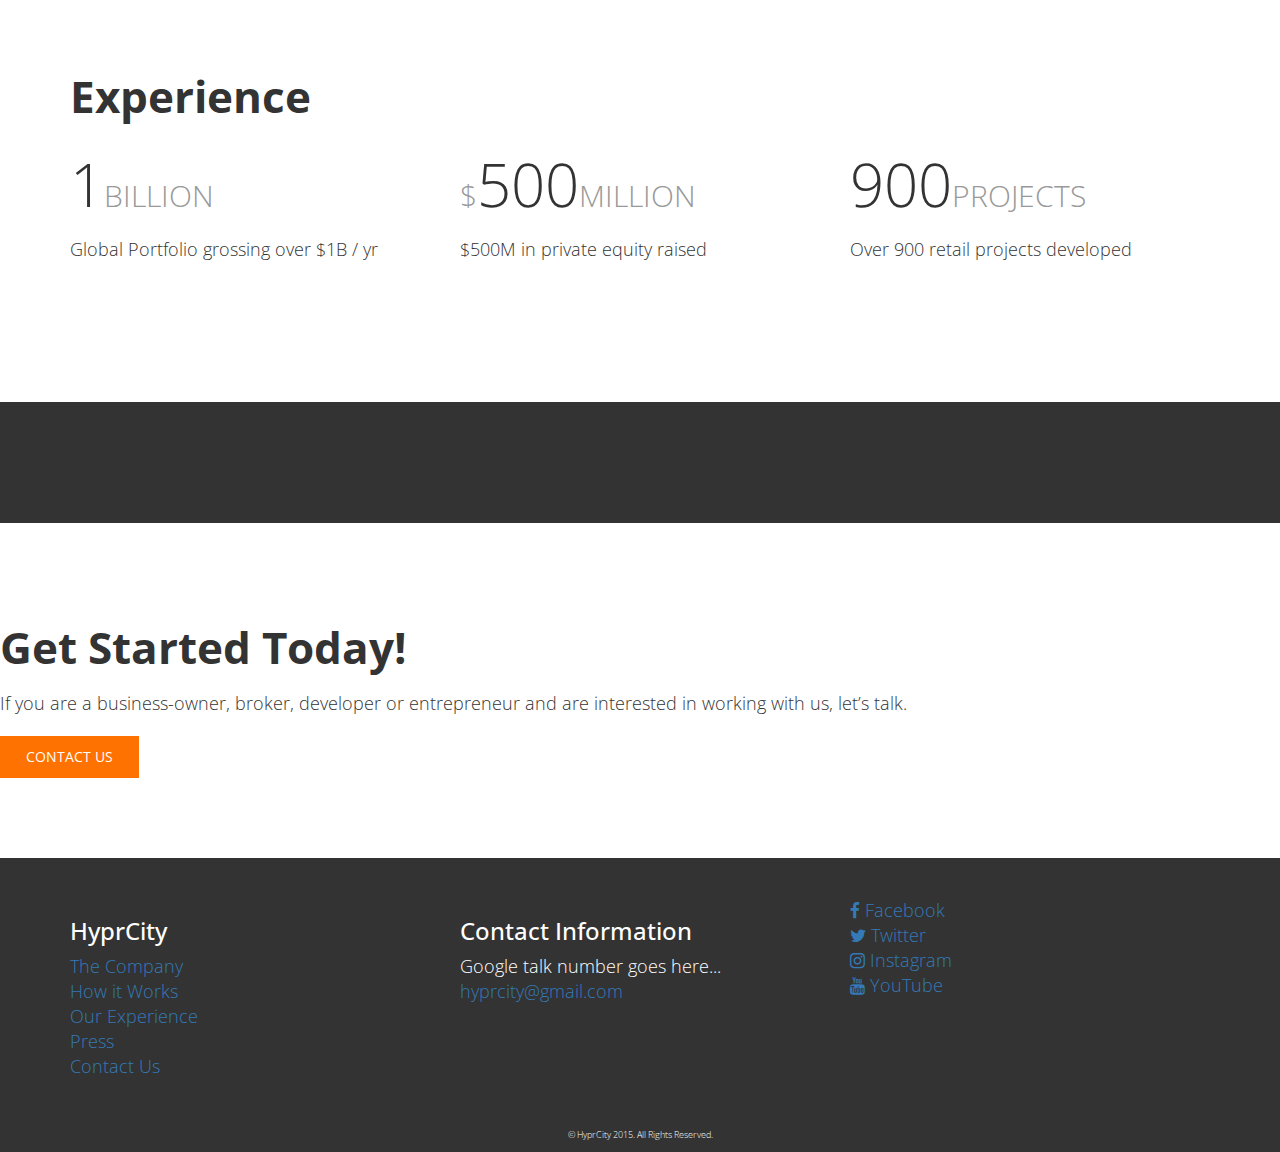
==== commit 784f7be0: "started reconfigure of home page w zach" ====
--- a/index.html
+++ b/index.html
@@ -1,4 +1,4 @@
-<!DOCTYPE html>
+	<!DOCTYPE html>
 <html lang="en">
 <head>
 	<meta charset="UTF-8">
@@ -55,19 +55,144 @@
 	</nav>
 </header>
 
-<div id="intro" class="container-fluid parallax-window" data-parallax="scroll" data-image-src="images/sf-skyline.jpg">
-
-	<div class="splash">
-		<h1 class="startchange">Own A Piece of Your City</h1>
-		<p>Invest in Your Favorite Local Businesses for as Little as $25</p>
-		<a href="#solution"><button class="btn btn-default">Learn More</button></a> <a href="mailto:hyprcity@gmail.com"><button class="btn btn-primary">Get Started</button></a>
-	</div>
-
+<div id="intro" class="container-fluid parallax-window" data-parallax="scroll" data-image-src="http://www.exposingtruth.com/wp-content/uploads/2014/03/bbqpork.jpg">
+	<div class="container splash">
+		<div class="col-md-7">
+			<h1 class="startchange">Dad’s BBQ</h1>
+			<p><em>Become an equity partner in the hottest new BBQ restaurant in Los Angeles for as little as $1,000.</em></p>
+			<p>Dad’s BBQ is under lease in Santa Monica, CA. Become an equity partner and reap the benefits of an impressive cash-on-cash return plus incredible in-restaurant perks, like private events, a table with your name on it (literally), and more. Pork Belly’s is projecting cash-on-cash returns of 20-25% with a profit share of 50% once capital is returned.</p>
+			<a href="mailto:hyprcity@gmail.com"><button class="btn btn-primary">View Live Offering</button></a>
+		</div>
+		<div class="col-md-5">
+			
+		</div>
+	</div>
+
+</div>
+
+<div class="container-fluid">
+	<div class="row">
+		<div class="col-md-3">
+			<img src="http://placehold.it/338x175" alt="" class="img-responsive">
+			<h2>$1.5M</h2>
+			<h4>Funded</h4>
+			<div class="row">
+				<div class="col-md-6">
+					<p>Product Type</p>
+				</div>
+				<div class="col-md-6">
+					<p>Flex Office</p>
+				</div>
+			</div>
+			<div class="row">
+				<div class="col-md-6">
+					<p>Location</p>
+				</div>
+				<div class="col-md-6">
+					<p>Santa Monica</p>
+				</div>
+			</div>
+			<div class="row">
+				<div class="col-md-6">
+					<p>Annual Return</p>
+				</div>
+				<div class="col-md-6">
+					<p>20%</p>
+				</div>
+			</div>
+		</div>
+		<div class="col-md-3">
+			<img src="http://placehold.it/338x175" alt="" class="img-responsive">
+			<h2>$1.7M</h2>
+			<h4>Funded</h4>
+			<div class="row">
+				<div class="col-md-6">
+					<p>Product Type</p>
+				</div>
+				<div class="col-md-6">
+					<p>Flex Office</p>
+				</div>
+			</div>
+			<div class="row">
+				<div class="col-md-6">
+					<p>Location</p>
+				</div>
+				<div class="col-md-6">
+					<p>Santa Monica</p>
+				</div>
+			</div>
+			<div class="row">
+				<div class="col-md-6">
+					<p>Annual Return</p>
+				</div>
+				<div class="col-md-6">
+					<p>20%</p>
+				</div>
+			</div>
+		</div>
+		<div class="col-md-3">
+			<img src="http://placehold.it/338x175" alt="" class="img-responsive">
+			<h2>$2.2M</h2>
+			<h4>Funded</h4>
+			<div class="row">
+				<div class="col-md-6">
+					<p>Product Type</p>
+				</div>
+				<div class="col-md-6">
+					<p>Flex Office</p>
+				</div>
+			</div>
+			<div class="row">
+				<div class="col-md-6">
+					<p>Location</p>
+				</div>
+				<div class="col-md-6">
+					<p>Santa Monica</p>
+				</div>
+			</div>
+			<div class="row">
+				<div class="col-md-6">
+					<p>Annual Return</p>
+				</div>
+				<div class="col-md-6">
+					<p>20%</p>
+				</div>
+			</div>
+		</div>
+		<div class="col-md-3">
+			<img src="http://placehold.it/338x175" alt="" class="img-responsive">
+			<h2>$1.2M</h2>
+			<h4>Funded</h4>
+			<div class="row">
+				<div class="col-md-6">
+					<p>Product Type</p>
+				</div>
+				<div class="col-md-6">
+					<p>Flex Office</p>
+				</div>
+			</div>
+			<div class="row">
+				<div class="col-md-6">
+					<p>Location</p>
+				</div>
+				<div class="col-md-6">
+					<p>Santa Monica</p>
+				</div>
+			</div>
+			<div class="row">
+				<div class="col-md-6">
+					<p>Annual Return</p>
+				</div>
+				<div class="col-md-6">
+					<p>20%</p>
+				</div>
+			</div>
+		</div>
+	</div>
 </div>
 
 <section class="container-fluid" id="solution">
 	<div class="container">
-		<h1>How it Works</h1>
 		<div class="row">
 			<div class="col-md-6">
 				<h4>The Future of Investing &amp; Fundraising</h4>
--- a/assets/style.css
+++ b/assets/style.css
@@ -98,7 +98,6 @@
   font-family: 'Open Sans', Helvetica, Arial, sans-serif;
   font-size: 1.75em;
   font-weight: 300;
-  text-align: center;
   position: relative; }
 
 h1 {
@@ -173,8 +172,7 @@
       max-height: 50px; }
   .navbar-default .navbar-right li a {
     transition: all .3s ease;
-    color: #fff;
-    font-weight: bold; }
+    color: #fff; }
     .navbar-default .navbar-right li a:hover {
       color: #f2f2f2; }
   .navbar-default .active a {
@@ -192,13 +190,12 @@
 #intro {
   background: transparent;
   background-size: 100%;
-  min-height: 900px;
+  min-height: 700px;
   color: #fff;
-  text-align: center;
   padding-left: 0;
   padding-right: 0; }
   #intro .splash {
-    padding-top: 304px;
+    padding-top: 150px;
     padding-left: 15px;
     padding-right: 15px;
     text-shadow: 0 1px 10px #000; }
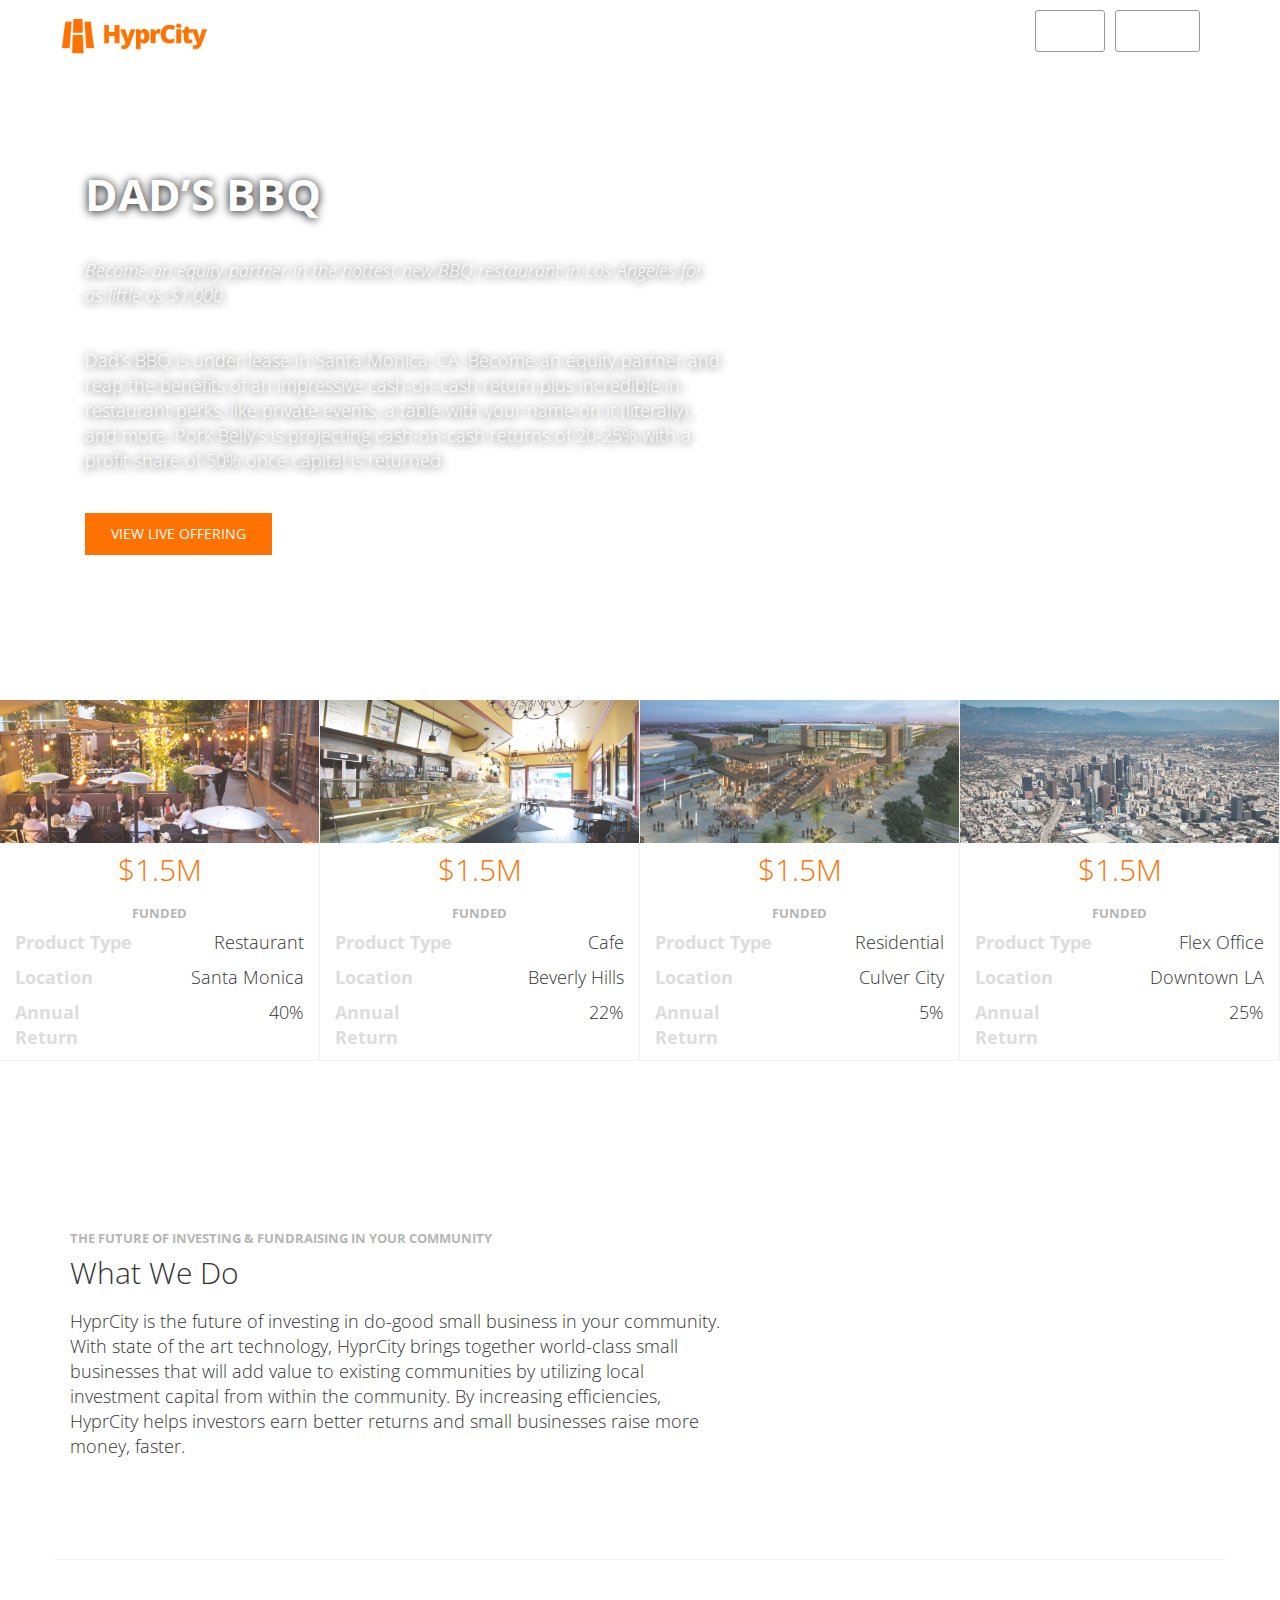
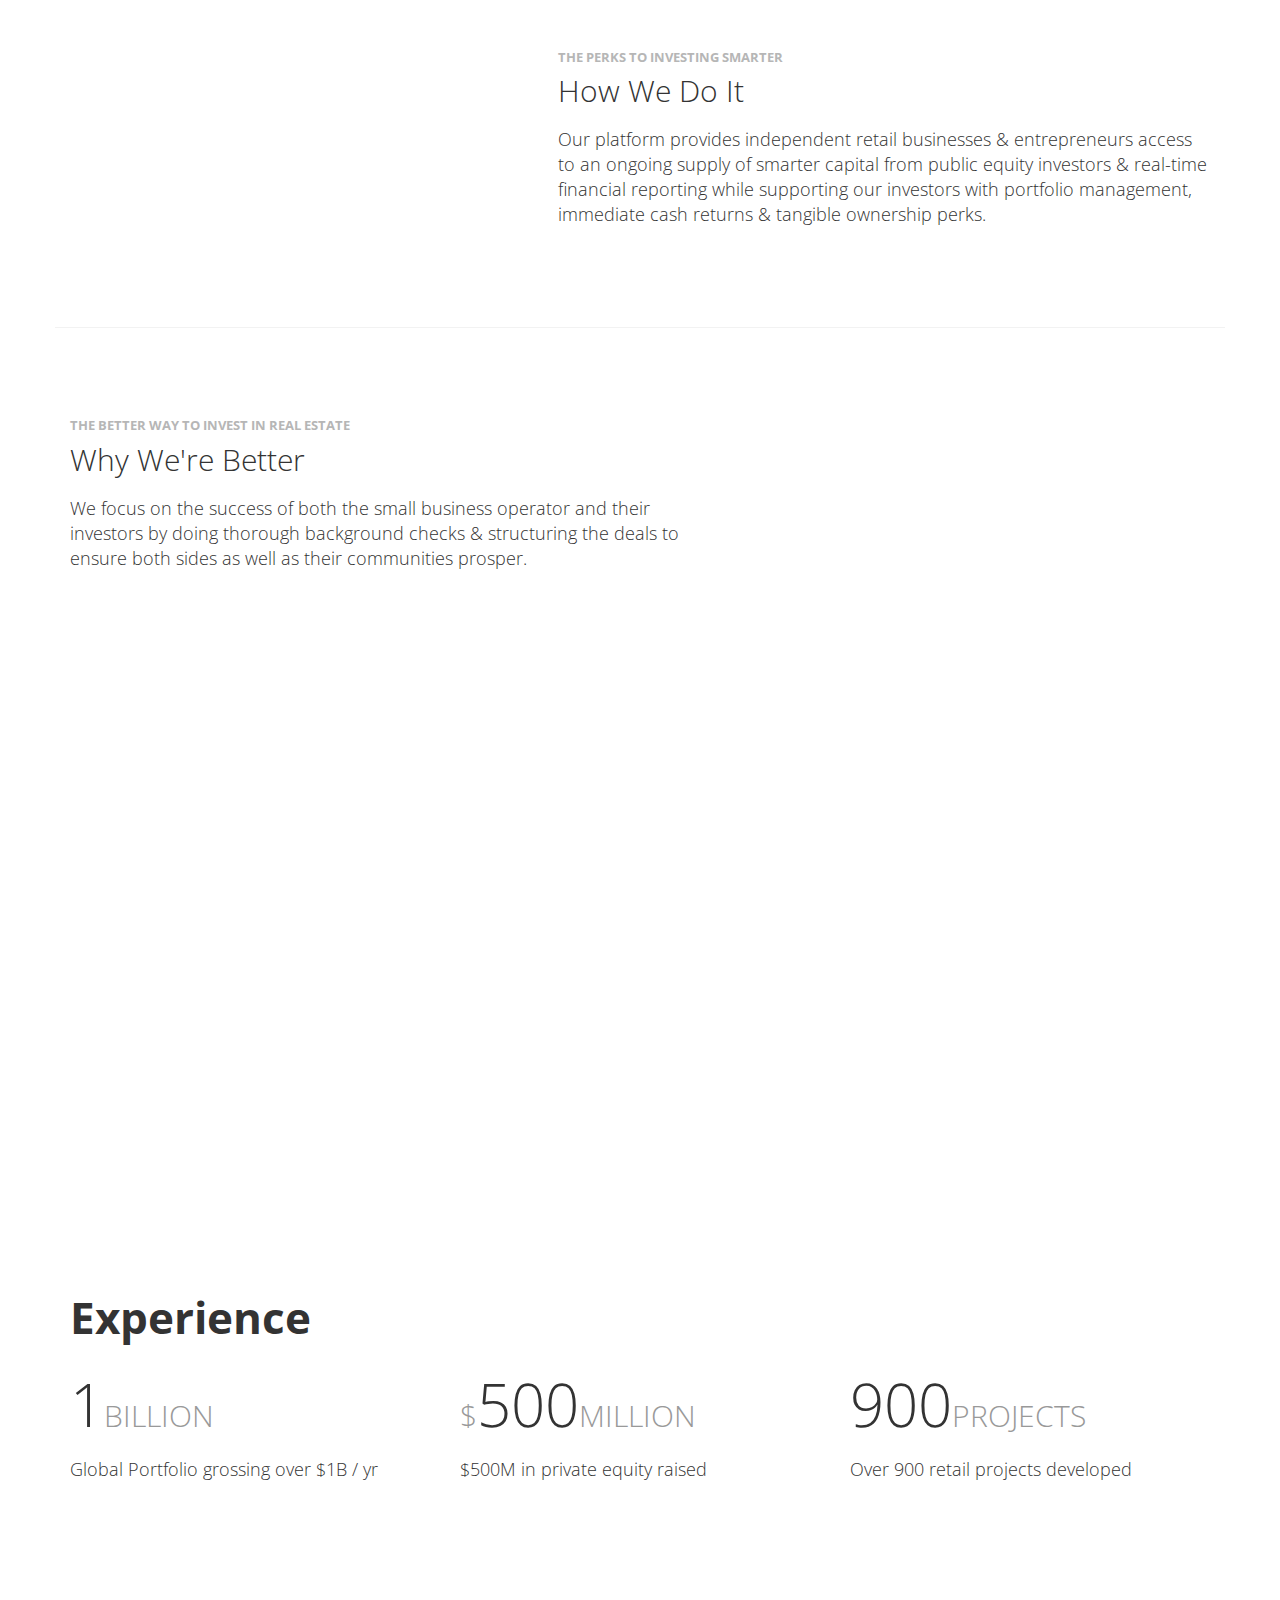
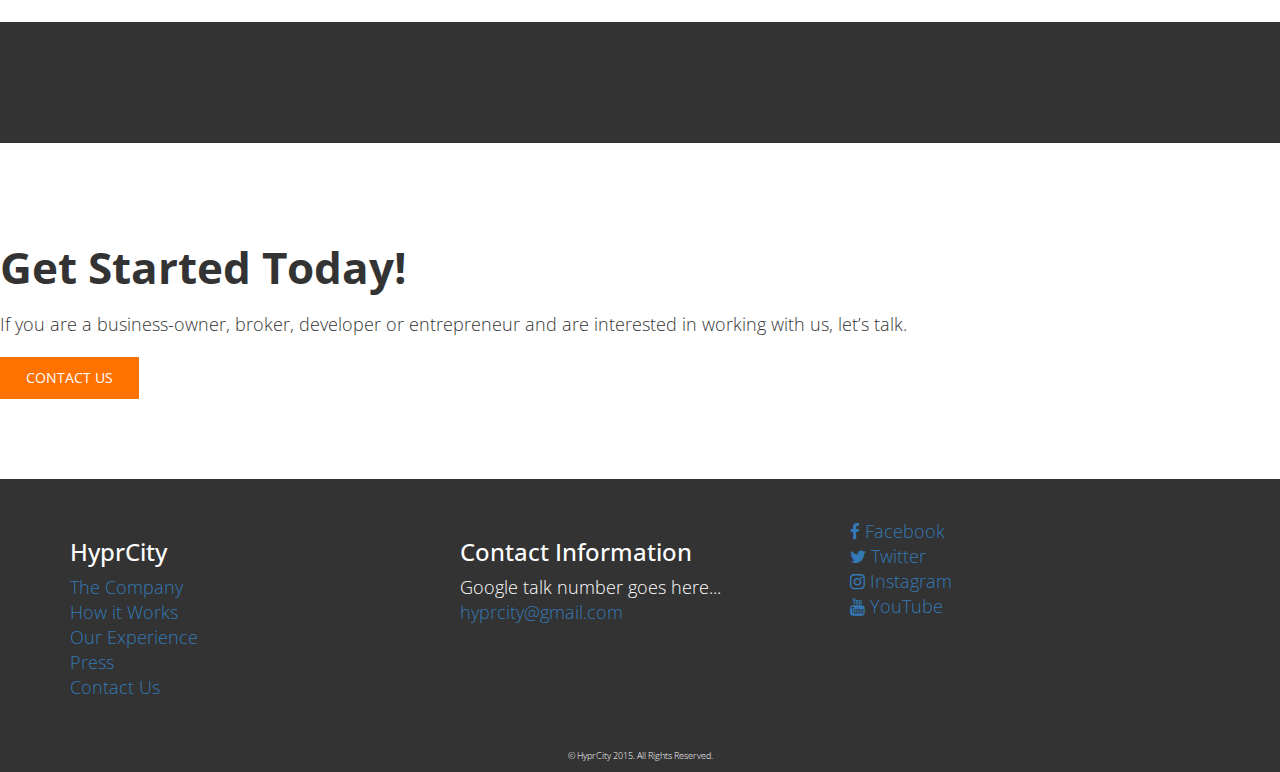
==== commit 32607573: "added more content to revised landing page" ====
--- a/index.html
+++ b/index.html
@@ -44,11 +44,12 @@
 	    <!-- Collect the nav links, forms, and other content for toggling -->
 	    <div class="collapse navbar-collapse" id="bs-example-navbar-collapse-1">
 	      <ul class="nav navbar-nav navbar-right">
-	        <li><a href="#solution">Our Solution</a></li>
-	        <li><a href="#investors">For Investors</a></li>
-	        <li><a href="#entrepreneurs">For Entrepreneurs</a></li>
-	        <li><a href="#logos">Press</a></li>
-	        <li><a href="#get-started">Sign Up</a></li>
+	        <li><a href="#">Invest</a></li>
+	        <li><a href="#">Raise</a></li>
+	        <li><a href="#">Companies</a></li>
+	        <li><a href="#">Learn</a></li>
+	        <li><a class="header-cta" href="#">Login</a></li>
+	        <li><a class="header-cta" href="#">Sign Up</a></li>
 	      </ul>
 	    </div><!-- /.navbar-collapse -->
 	  </div><!-- /.container-fluid -->
@@ -70,121 +71,129 @@
 
 </div>
 
-<div class="container-fluid">
+<div class="container-fluid previous-funded">
 	<div class="row">
 		<div class="col-md-3">
-			<img src="http://placehold.it/338x175" alt="" class="img-responsive">
-			<h2>$1.5M</h2>
-			<h4>Funded</h4>
-			<div class="row">
-				<div class="col-md-6">
-					<p>Product Type</p>
-				</div>
-				<div class="col-md-6">
-					<p>Flex Office</p>
-				</div>
-			</div>
-			<div class="row">
-				<div class="col-md-6">
-					<p>Location</p>
-				</div>
-				<div class="col-md-6">
-					<p>Santa Monica</p>
-				</div>
-			</div>
-			<div class="row">
-				<div class="col-md-6">
-					<p>Annual Return</p>
-				</div>
-				<div class="col-md-6">
-					<p>20%</p>
+			<img src="images/santa-monica-restaurant.jpg" alt="" class="img-responsive">
+			<div class="previous-funded-info">
+				<h2>$1.5M</h2>
+				<h4>Funded</h4>
+				<div class="row">
+					<div class="col-md-6 left">
+						<p>Product Type</p>
+					</div>
+					<div class="col-md-6 right">
+						<p>Restaurant</p>
+					</div>
+				</div>
+				<div class="row">
+					<div class="col-md-6 left">
+						<p>Location</p>
+					</div>
+					<div class="col-md-6 right">
+						<p>Santa Monica</p>
+					</div>
+				</div>
+				<div class="row">
+					<div class="col-md-6 left">
+						<p>Annual Return</p>
+					</div>
+					<div class="col-md-6 right">
+						<p>40%</p>
+					</div>
 				</div>
 			</div>
 		</div>
 		<div class="col-md-3">
-			<img src="http://placehold.it/338x175" alt="" class="img-responsive">
-			<h2>$1.7M</h2>
-			<h4>Funded</h4>
-			<div class="row">
-				<div class="col-md-6">
-					<p>Product Type</p>
-				</div>
-				<div class="col-md-6">
-					<p>Flex Office</p>
-				</div>
-			</div>
-			<div class="row">
-				<div class="col-md-6">
-					<p>Location</p>
-				</div>
-				<div class="col-md-6">
-					<p>Santa Monica</p>
-				</div>
-			</div>
-			<div class="row">
-				<div class="col-md-6">
-					<p>Annual Return</p>
-				</div>
-				<div class="col-md-6">
-					<p>20%</p>
+			<img src="images/beverly-hills-cafe.jpg" alt="" class="img-responsive">
+			<div class="previous-funded-info">
+				<h2>$1.5M</h2>
+				<h4>Funded</h4>
+				<div class="row">
+					<div class="col-md-6 left">
+						<p>Product Type</p>
+					</div>
+					<div class="col-md-6 right">
+						<p>Cafe</p>
+					</div>
+				</div>
+				<div class="row">
+					<div class="col-md-6 left">
+						<p>Location</p>
+					</div>
+					<div class="col-md-6 right">
+						<p>Beverly Hills</p>
+					</div>
+				</div>
+				<div class="row">
+					<div class="col-md-6 left">
+						<p>Annual Return</p>
+					</div>
+					<div class="col-md-6 right">
+						<p>22%</p>
+					</div>
 				</div>
 			</div>
 		</div>
 		<div class="col-md-3">
-			<img src="http://placehold.it/338x175" alt="" class="img-responsive">
-			<h2>$2.2M</h2>
-			<h4>Funded</h4>
-			<div class="row">
-				<div class="col-md-6">
-					<p>Product Type</p>
-				</div>
-				<div class="col-md-6">
-					<p>Flex Office</p>
-				</div>
-			</div>
-			<div class="row">
-				<div class="col-md-6">
-					<p>Location</p>
-				</div>
-				<div class="col-md-6">
-					<p>Santa Monica</p>
-				</div>
-			</div>
-			<div class="row">
-				<div class="col-md-6">
-					<p>Annual Return</p>
-				</div>
-				<div class="col-md-6">
-					<p>20%</p>
+			<img src="images/culver-city-residential.jpg" alt="" class="img-responsive">
+			<div class="previous-funded-info">
+				<h2>$1.5M</h2>
+				<h4>Funded</h4>
+				<div class="row">
+					<div class="col-md-6 left">
+						<p>Product Type</p>
+					</div>
+					<div class="col-md-6 right">
+						<p>Residential</p>
+					</div>
+				</div>
+				<div class="row">
+					<div class="col-md-6 left">
+						<p>Location</p>
+					</div>
+					<div class="col-md-6 right">
+						<p>Culver City</p>
+					</div>
+				</div>
+				<div class="row">
+					<div class="col-md-6 left">
+						<p>Annual Return</p>
+					</div>
+					<div class="col-md-6 right">
+						<p>5%</p>
+					</div>
 				</div>
 			</div>
 		</div>
 		<div class="col-md-3">
-			<img src="http://placehold.it/338x175" alt="" class="img-responsive">
-			<h2>$1.2M</h2>
-			<h4>Funded</h4>
-			<div class="row">
-				<div class="col-md-6">
-					<p>Product Type</p>
-				</div>
-				<div class="col-md-6">
-					<p>Flex Office</p>
-				</div>
-			</div>
-			<div class="row">
-				<div class="col-md-6">
-					<p>Location</p>
-				</div>
-				<div class="col-md-6">
-					<p>Santa Monica</p>
-				</div>
-			</div>
-			<div class="row">
-				<div class="col-md-6">
-					<p>Annual Return</p>
-				</div>
-				<div class="col-md-6">
-					<p>20%</p>
+			<img src="images/flex-office-dtla.jpg" alt="" class="img-responsive">
+			<div class="previous-funded-info">
+				<h2>$1.5M</h2>
+				<h4>Funded</h4>
+				<div class="row">
+					<div class="col-md-6 left">
+						<p>Product Type</p>
+					</div>
+					<div class="col-md-6 right">
+						<p>Flex Office</p>
+					</div>
+				</div>
+				<div class="row">
+					<div class="col-md-6 left">
+						<p>Location</p>
+					</div>
+					<div class="col-md-6 right">
+						<p>Downtown LA</p>
+					</div>
+				</div>
+				<div class="row">
+					<div class="col-md-6 left">
+						<p>Annual Return</p>
+					</div>
+					<div class="col-md-6 right">
+						<p>25%</p>
+					</div>
 				</div>
 			</div>
 		</div>
@@ -194,38 +203,38 @@
 <section class="container-fluid" id="solution">
 	<div class="container">
 		<div class="row">
-			<div class="col-md-6">
-				<h4>The Future of Investing &amp; Fundraising</h4>
+			<div class="col-md-7">
+				<h4>The Future of Investing &amp; Fundraising in Your Community</h4>
 				<h2>What We Do</h2>
-				<p>We provide funding for small businesses that you love in your community.</p>
-			</div>
-			<div class="col-md-6">
+				<p>HyprCity is the future of investing in do-good small business in your community. With state of the art technology, HyprCity brings together world-class small businesses that will add value to existing communities by utilizing local investment capital from within the community. By increasing efficiencies, HyprCity helps investors earn better returns and small businesses raise more money, faster.</p>
+			</div>
+			<div class="col-md-5">
 				<img src="http://placehold.it/585x300" alt="" class="img-responsive">
 			</div>
 		</div>
 		<div class="row part">
-			<div class="col-md-6">
+			<div class="col-md-5">
 				<img src="http://placehold.it/585x300" alt="" class="img-responsive">
 			</div>
-			<div class="col-md-6">
+			<div class="col-md-7">
 				<h4>The perks to investing smarter</h4>
 				<h2>How We Do It</h2>
 				<p>Our platform provides independent retail businesses & entrepreneurs access to an ongoing supply of smarter capital from public equity investors & real-time financial reporting while supporting our investors with portfolio management, immediate cash returns & tangible ownership perks.</p>
 			</div>
 		</div>
 		<div class="row">
-			<div class="col-md-6">
+			<div class="col-md-7">
 				<h4>The better way to invest in real estate</h4>
 				<h2>Why We're Better</h2>
 				<p>We focus on the success of both the small business operator and their investors by doing thorough background checks & structuring the deals to ensure both sides as well as their communities prosper.</p>
 			</div>
-			<div class="col-md-6">
+			<div class="col-md-5">
 				<img src="http://placehold.it/585x300" alt="" class="img-responsive">
 			</div>
 		</div>
 	</div>
 </section>
-<div class="slick">
+<!-- <div class="slick">
 	
 	<div id="investors" class="container-fluid">
 		<h1>How it Works <span>For Investors</span></h1>
@@ -290,13 +299,13 @@
 		</div>
 		<button class="btn btn-primary text-center">Apply Now</button>
 	</div>
-</div>
-
-<section id="quote" class="container-fluid">
+</div> -->
+
+<section id="quote" class="container-fluid parallax-window" data-parallax="scroll" data-image-src="images/startup-food.jpg">
 	<div class="container">
 		<blockquote class="quote wow slideInLeft">
-		  <p>"Crowdfunding is well on its way to becoming a mainstream and significant form of finance for small and medium sized companies-along with another way to engage with customers."</p>
-		  <footer>FORBES, Inc. <cite title="Source Title">March 3, 2014</cite></footer>
+		  <p>"I funded my local restaurant with HyprCity and now I have the funds to grow my business and expand my market."</p>
+		  <footer>Don Julio, CRAyVE Eatery <cite title="Source Title">Los Angeles, CA</cite></footer>
 		</blockquote>
 	</div>
 </section>
--- a/assets/style.css
+++ b/assets/style.css
@@ -163,7 +163,9 @@
   top: 0;
   left: 0;
   border-radius: 0;
-  transition: all .3s ease; }
+  transition: all .3s ease;
+  padding-top: 10px;
+  padding-bottom: 4px; }
   .navbar-default a {
     color: #fff; }
   .navbar-default .navbar-brand {
@@ -172,7 +174,9 @@
       max-height: 50px; }
   .navbar-default .navbar-right li a {
     transition: all .3s ease;
-    color: #fff; }
+    color: #fff;
+    padding: 10px 15px;
+    font-size: 0.8em; }
     .navbar-default .navbar-right li a:hover {
       color: #f2f2f2; }
   .navbar-default .active a {
@@ -186,6 +190,14 @@
       background: #fe7201;
       width: 30px;
       height: 4px; }
+  .navbar-default .header-cta {
+    font-weight: bold;
+    border-radius: 3px;
+    border: 1px solid #999;
+    margin-right: 10px;
+    transition: border-color .2s ease; }
+    .navbar-default .header-cta:hover {
+      border-color: #fff; }
 
 #intro {
   background: transparent;
@@ -206,6 +218,31 @@
     #intro .splash p {
       margin-bottom: 40px; }
 
+.previous-funded .col-md-3 {
+  padding-left: 0;
+  padding-right: 0;
+  border-right: 1px solid #f2f2f2;
+  border-bottom: 1px solid #f2f2f2; }
+  .previous-funded .col-md-3 img {
+    opacity: 0.8;
+    transition: opacity .2s ease; }
+  .previous-funded .col-md-3:hover > img {
+    opacity: 1; }
+  .previous-funded .col-md-3 .previous-funded-info {
+    padding-left: 15px;
+    padding-right: 15px; }
+    .previous-funded .col-md-3 .previous-funded-info h2 {
+      color: #fe7201; }
+    .previous-funded .col-md-3 .previous-funded-info h2, .previous-funded .col-md-3 .previous-funded-info h4 {
+      text-align: center; }
+    .previous-funded .col-md-3 .previous-funded-info .left {
+      font-weight: bold;
+      color: #ddd; }
+    .previous-funded .col-md-3 .previous-funded-info .right {
+      text-align: right; }
+    .previous-funded .col-md-3 .previous-funded-info p {
+      margin-bottom: 10px; }
+
 #solution .row {
   padding: 80px 0; }
   #solution .row .col-md-6 {
@@ -237,16 +274,18 @@
   background: #f2f2f2; }
 
 #quote {
-  padding-top: 80px;
-  padding-bottom: 80px;
+  padding-top: 120px;
+  padding-bottom: 120px;
   font-weight: 300;
   text-transform: uppercase;
-  margin: 0px auto;
-  background: #ddd; }
+  margin: 0px auto; }
   #quote blockquote {
-    max-width: 1200px;
+    max-width: 800px;
     font-size: 1.5em;
-    border-left: none; }
+    border-left: none;
+    color: #fff; }
+    #quote blockquote footer {
+      color: #ddd; }
 
 #experience h2 {
   color: #999;
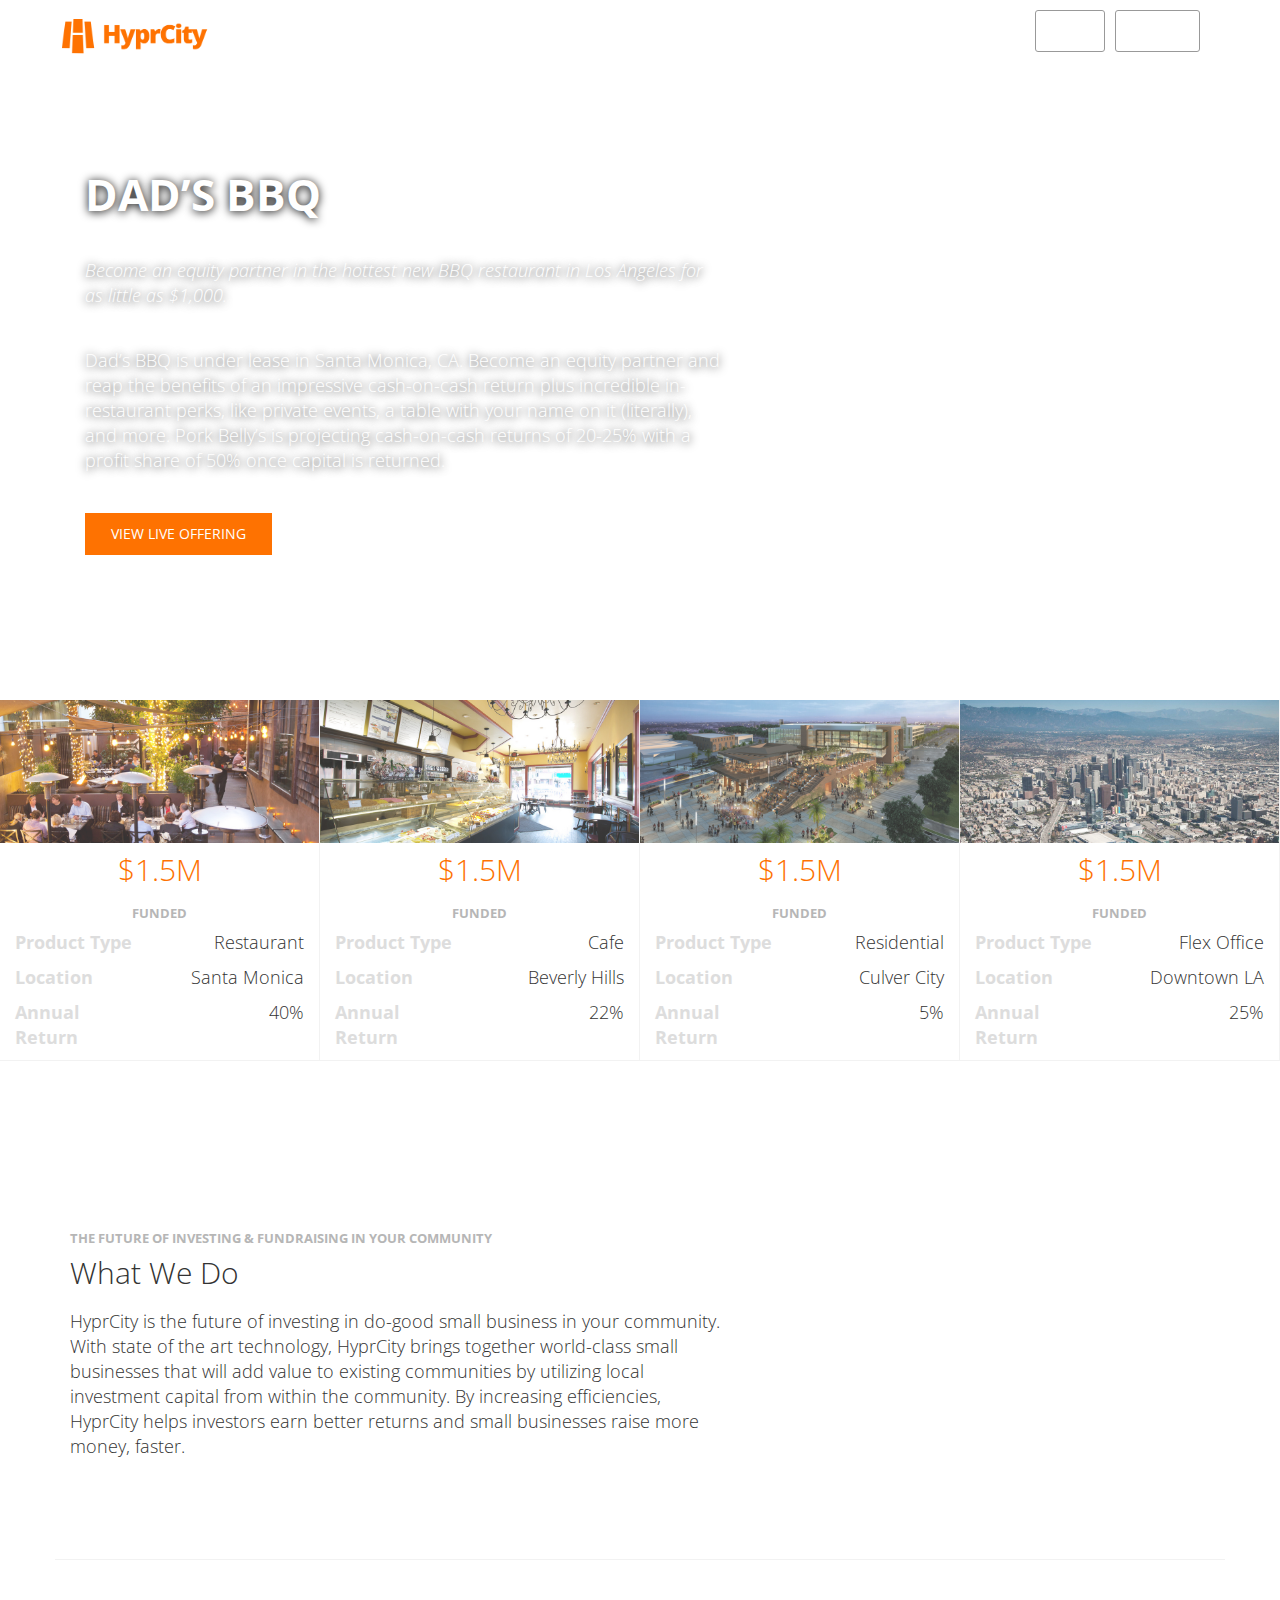
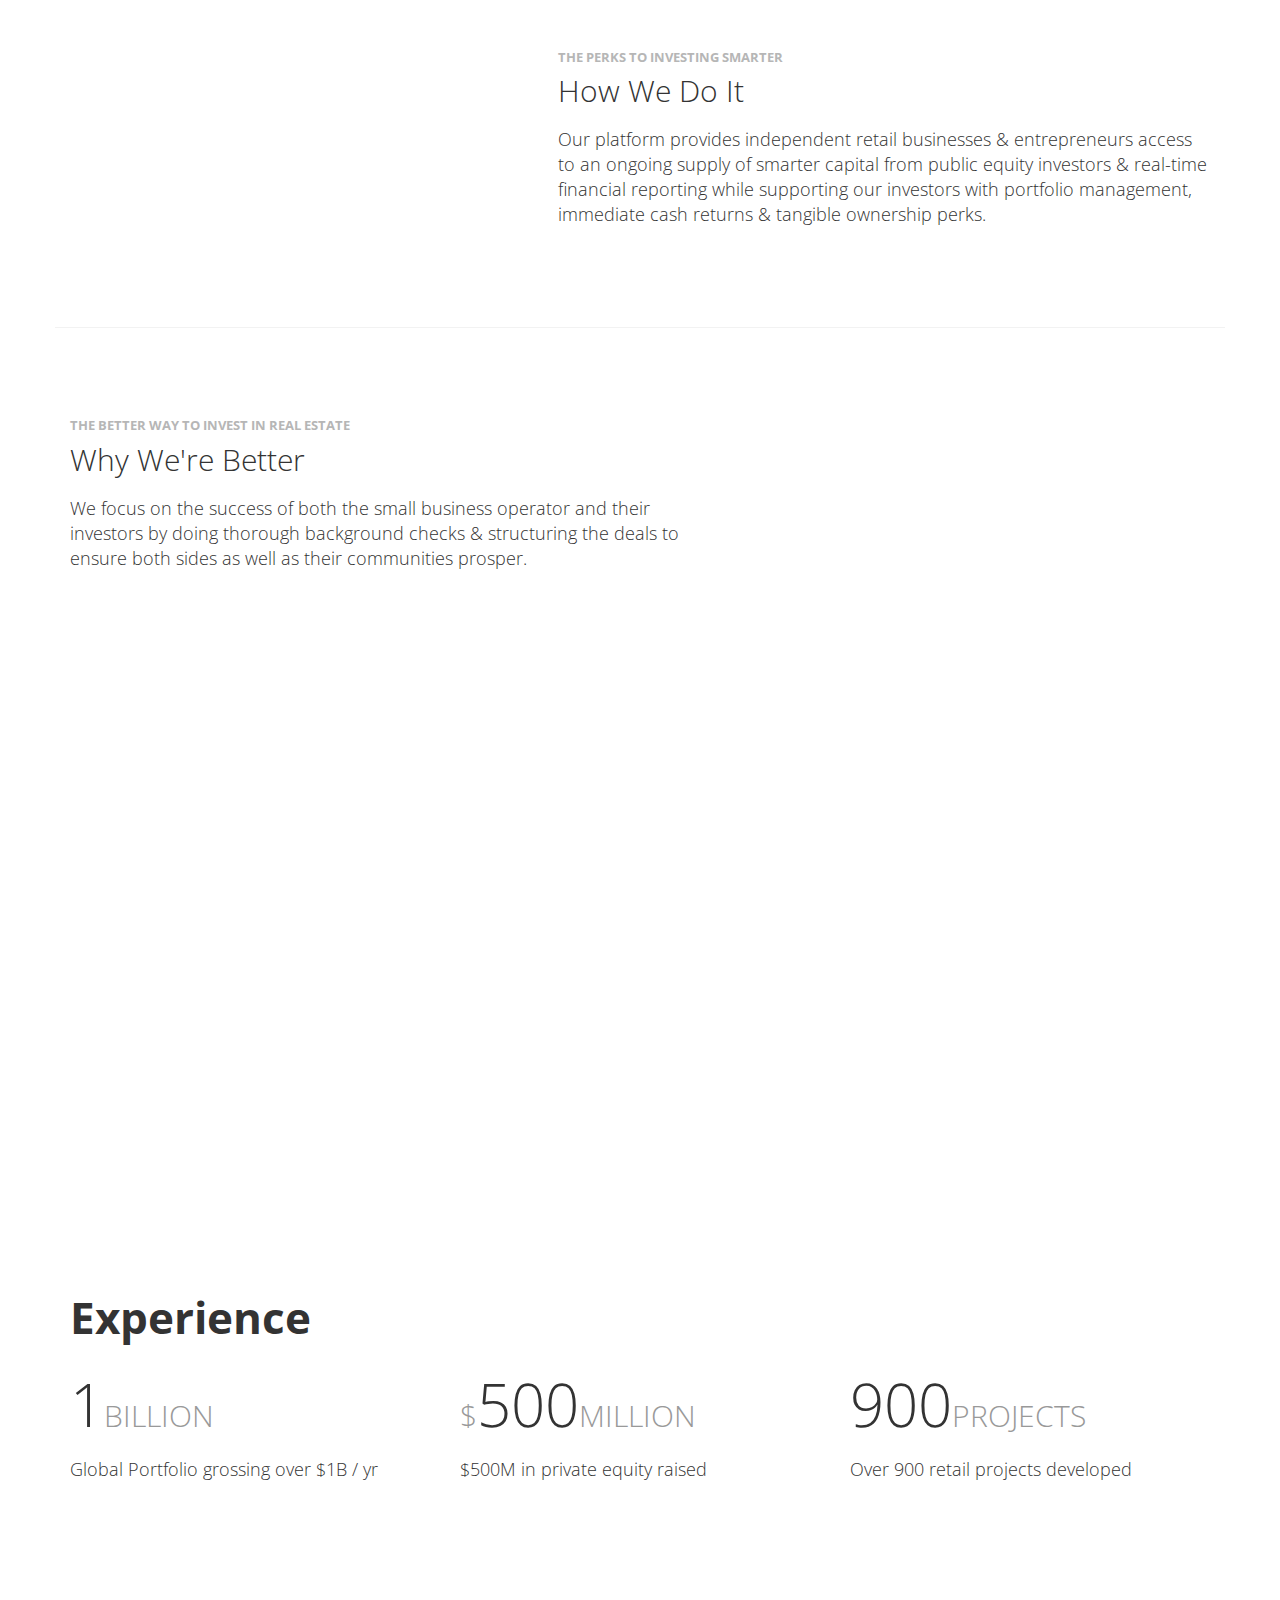
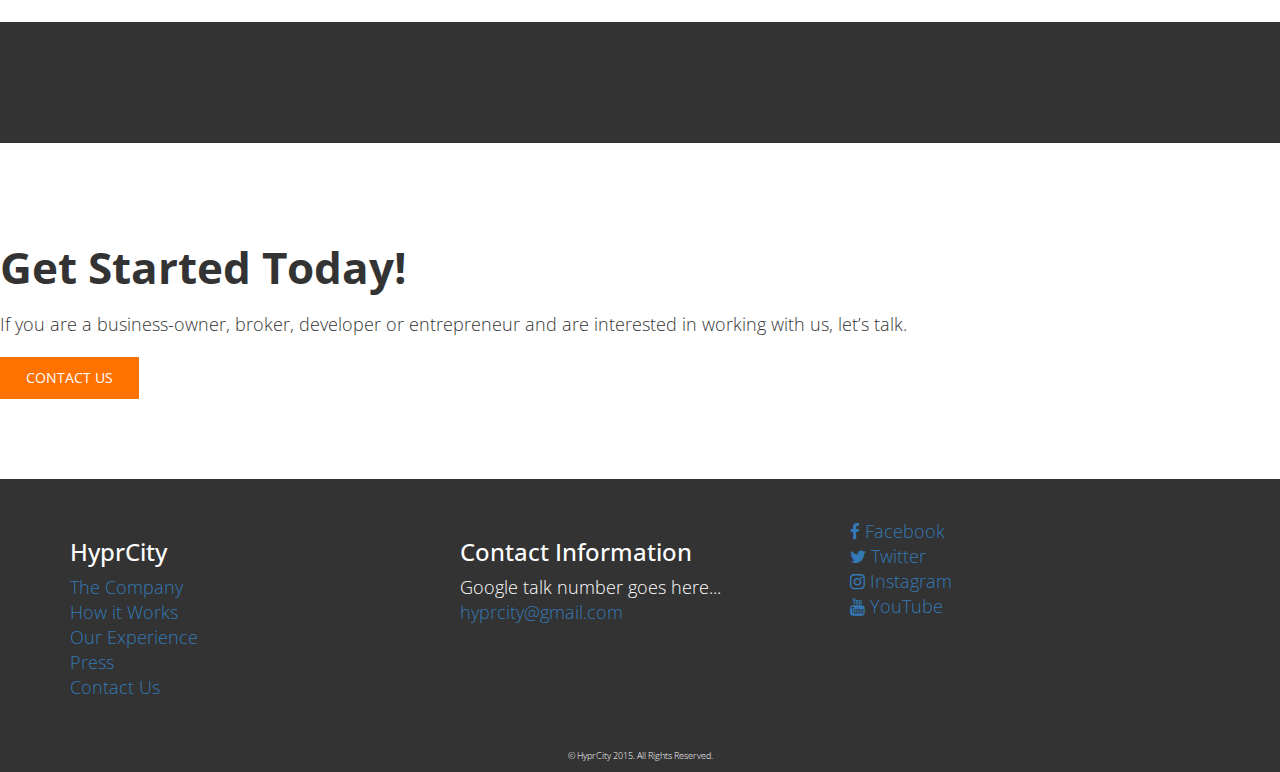
==== commit e1d982b0: "added invesment page and content, pushed right dir" ====
--- a/index.html
+++ b/index.html
@@ -36,7 +36,7 @@
 	        <span class="icon-bar"></span>
 	        <span class="icon-bar"></span>
 	      </button>
-	      <a class="navbar-brand" href="#">
+	      <a class="navbar-brand" href="/">
 			<img alt="Brand" src="images/hyprcity-logo.png">
 		  </a>
 	    </div>
@@ -56,13 +56,13 @@
 	</nav>
 </header>
 
-<div id="intro" class="container-fluid parallax-window" data-parallax="scroll" data-image-src="http://www.exposingtruth.com/wp-content/uploads/2014/03/bbqpork.jpg">
+<div id="intro" class="container-fluid parallax-window" data-parallax="scroll" data-image-src="http://luxebeatmag.com/wp-content/uploads/2014/03/1394997_19792541-sxc.jpg">
 	<div class="container splash">
 		<div class="col-md-7">
 			<h1 class="startchange">Dad’s BBQ</h1>
 			<p><em>Become an equity partner in the hottest new BBQ restaurant in Los Angeles for as little as $1,000.</em></p>
 			<p>Dad’s BBQ is under lease in Santa Monica, CA. Become an equity partner and reap the benefits of an impressive cash-on-cash return plus incredible in-restaurant perks, like private events, a table with your name on it (literally), and more. Pork Belly’s is projecting cash-on-cash returns of 20-25% with a profit share of 50% once capital is returned.</p>
-			<a href="mailto:hyprcity@gmail.com"><button class="btn btn-primary">View Live Offering</button></a>
+			<a href="offerings/dads-bbq.html"><button class="btn btn-primary">View Live Offering</button></a>
 		</div>
 		<div class="col-md-5">
 			
--- a/assets/style.css
+++ b/assets/style.css
@@ -303,6 +303,30 @@
   #logos img {
     margin: auto; }
 
+.dads-bbq {
+  background: #f2f2f2; }
+  .dads-bbq #page-head {
+    background: bottom center url("http://luxebeatmag.com/wp-content/uploads/2014/03/1394997_19792541-sxc.jpg");
+    color: #fff; }
+  .dads-bbq #page-content #invest-widget .inner {
+    background: #333;
+    padding: 20px;
+    border-radius: 5px;
+    text-align: center; }
+    .dads-bbq #page-content #invest-widget .inner .invest-details-box {
+      background: #fff;
+      padding: 10px; }
+    .dads-bbq #page-content #invest-widget .inner table {
+      color: #fff;
+      font-size: 0.75em;
+      border-color: #777; }
+      .dads-bbq #page-content #invest-widget .inner table .text-left {
+        color: #777;
+        font-weight: bold; }
+  .dads-bbq #page-content #invest-widget .invest-btn-container {
+    margin: 20px auto;
+    text-align: center; }
+
 @media screen and (min-width: 767px) {
   .navbar-default {
     position: fixed;
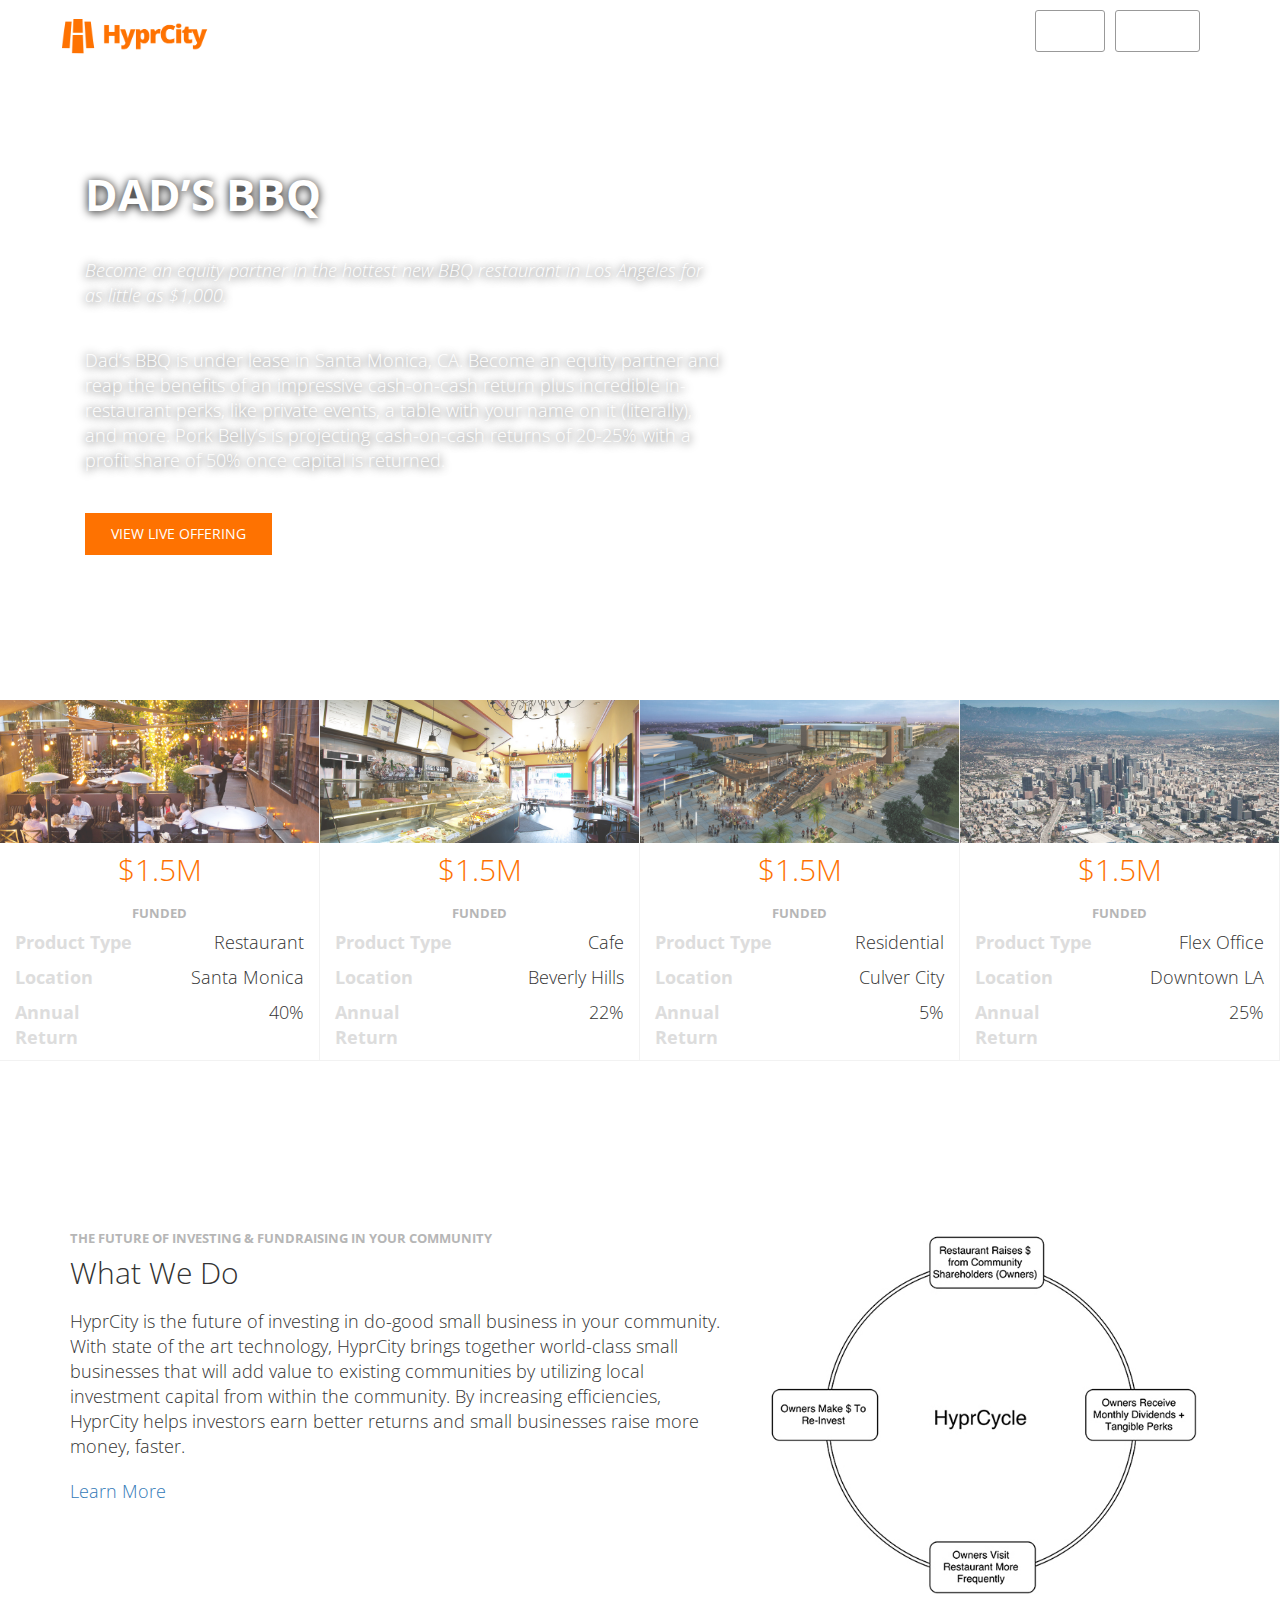
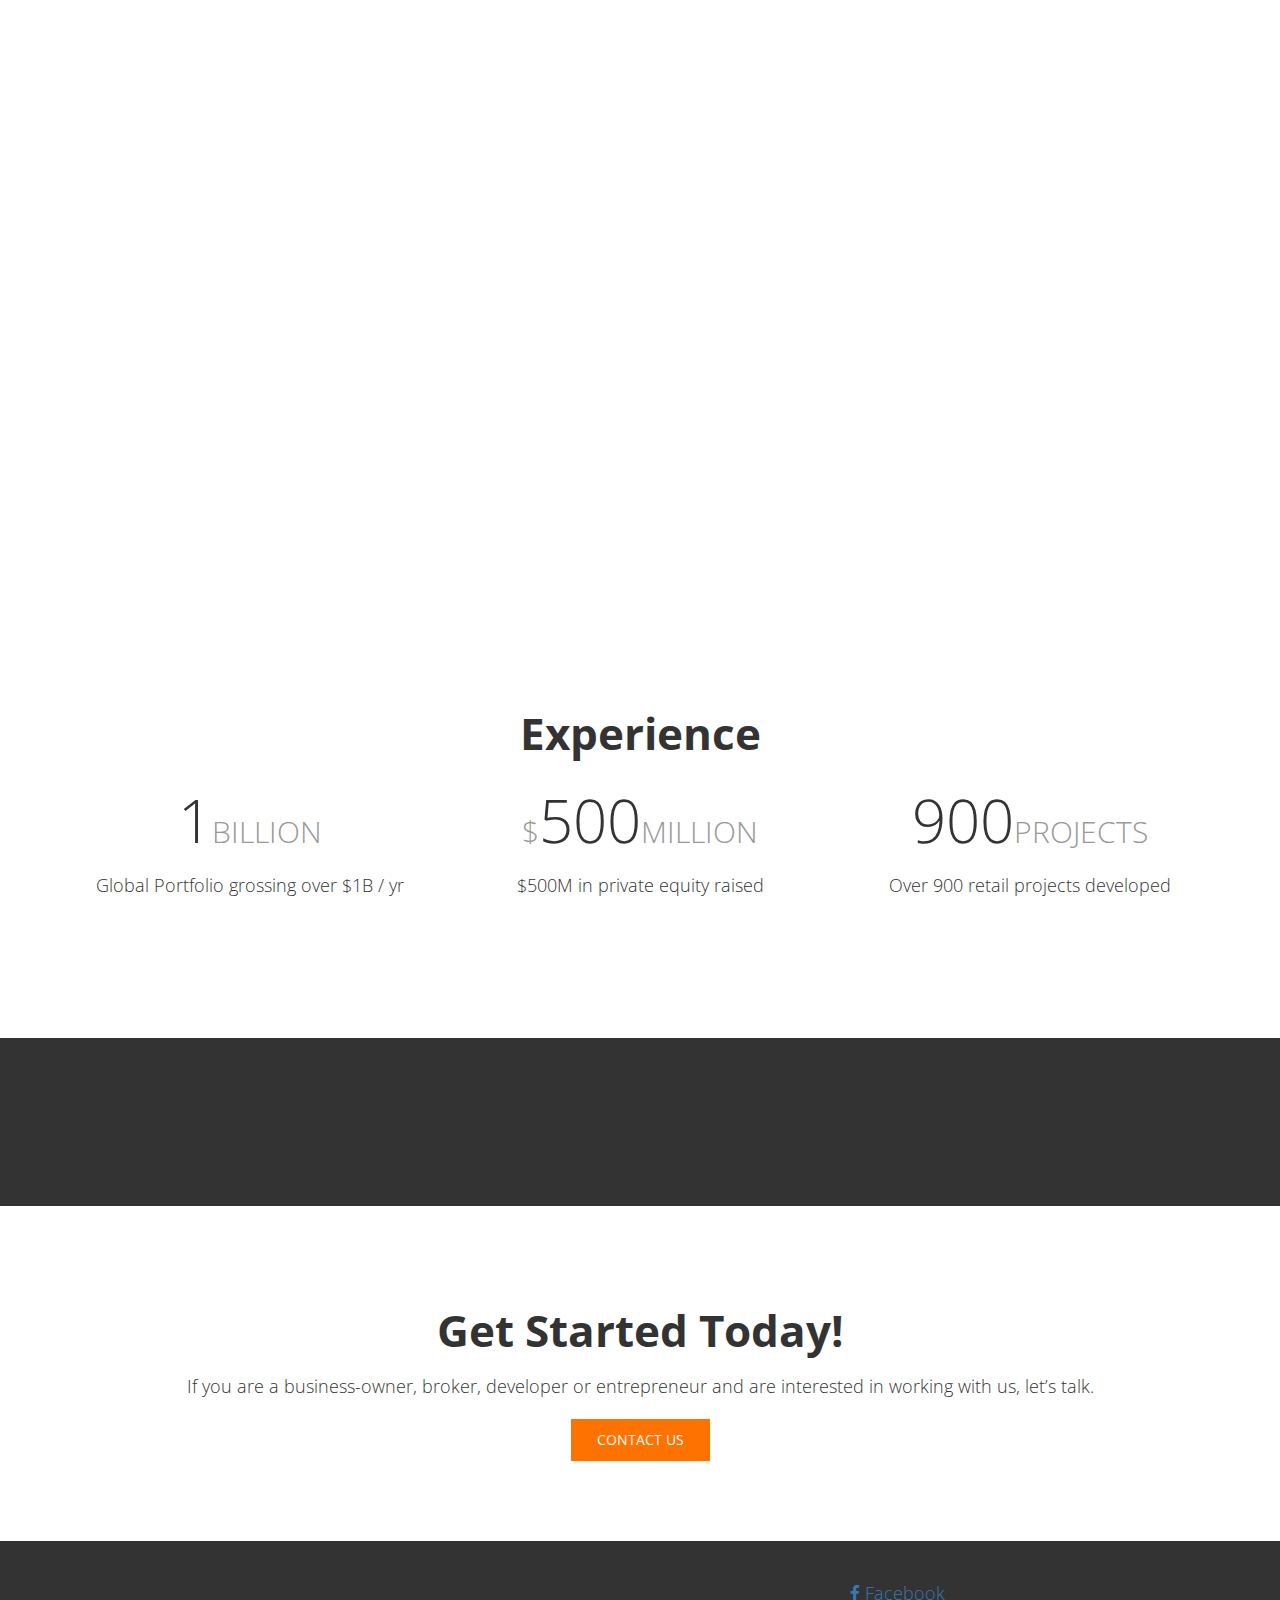
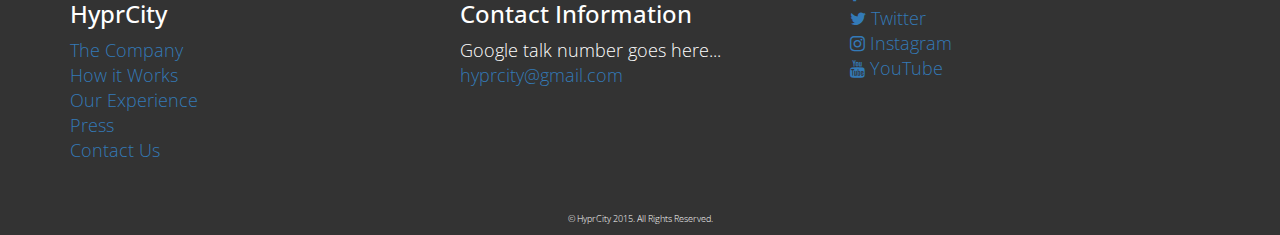
==== commit 558acc4a: "added more content, modified index page, added graphics" ====
--- a/index.html
+++ b/index.html
@@ -207,29 +207,10 @@
 				<h4>The Future of Investing &amp; Fundraising in Your Community</h4>
 				<h2>What We Do</h2>
 				<p>HyprCity is the future of investing in do-good small business in your community. With state of the art technology, HyprCity brings together world-class small businesses that will add value to existing communities by utilizing local investment capital from within the community. By increasing efficiencies, HyprCity helps investors earn better returns and small businesses raise more money, faster.</p>
+				<p><a href="">Learn More</a></p>
 			</div>
 			<div class="col-md-5">
-				<img src="http://placehold.it/585x300" alt="" class="img-responsive">
-			</div>
-		</div>
-		<div class="row part">
-			<div class="col-md-5">
-				<img src="http://placehold.it/585x300" alt="" class="img-responsive">
-			</div>
-			<div class="col-md-7">
-				<h4>The perks to investing smarter</h4>
-				<h2>How We Do It</h2>
-				<p>Our platform provides independent retail businesses & entrepreneurs access to an ongoing supply of smarter capital from public equity investors & real-time financial reporting while supporting our investors with portfolio management, immediate cash returns & tangible ownership perks.</p>
-			</div>
-		</div>
-		<div class="row">
-			<div class="col-md-7">
-				<h4>The better way to invest in real estate</h4>
-				<h2>Why We're Better</h2>
-				<p>We focus on the success of both the small business operator and their investors by doing thorough background checks & structuring the deals to ensure both sides as well as their communities prosper.</p>
-			</div>
-			<div class="col-md-5">
-				<img src="http://placehold.it/585x300" alt="" class="img-responsive">
+				<img src="images/hyprcycle.jpg" alt="" class="img-responsive">
 			</div>
 		</div>
 	</div>
@@ -311,9 +292,9 @@
 </section>
 
 <section class="container-fluid" id="experience">
-	<div class="container">
+	<div class="container text-center">
 		<h1>Experience</h1>
-		<div class="row hideme">
+		<div class="row">
 			<div class="col-md-4">
 				<h2><span id="first-value">1</span>Billion</h2>
 				<p>Global Portfolio grossing over $1B / yr</p>
@@ -334,28 +315,28 @@
 	<div class="container">
 		<div class="row">
 			<div class="col-sm-2">
-				<img src="https://www.prodigynetwork.com/media2/79fb5261-4.png" alt="" class="img-responsive">
-			</div>
-			<div class="col-sm-2">
-				<img src="https://www.prodigynetwork.com/media2/79fb5261-4.png" alt="" class="img-responsive">
-			</div>
-			<div class="col-sm-2">
-				<img src="https://www.prodigynetwork.com/media2/79fb5261-4.png" alt="" class="img-responsive">
-			</div>
-			<div class="col-sm-2">
-				<img src="https://www.prodigynetwork.com/media2/79fb5261-4.png" alt="" class="img-responsive">
-			</div>
-			<div class="col-sm-2">
-				<img src="https://www.prodigynetwork.com/media2/79fb5261-4.png" alt="" class="img-responsive">
-			</div>
-			<div class="col-sm-2">
-				<img src="https://www.prodigynetwork.com/media2/79fb5261-4.png" alt="" class="img-responsive">
+				<img src="https://www.bytox.com/images/media-logos/la-times.png" alt="" class="img-responsive">
+			</div>
+			<div class="col-sm-2">
+				<img src="https://www.prodigynetwork.com/media2/79fb5261-4.png" alt="" class="img-responsive" style="margin-top: 30px;">
+			</div>
+			<div class="col-sm-2">
+				<img src="https://quickmvp.com/assets/logo-forbes-b873b57477d5347712e732edc7b30987.png" alt="" class="img-responsive" style="margin-top: 48px;">
+			</div>
+			<div class="col-sm-2">
+				<img src="https://www.moj.io/wp-content/themes/mojio-child/assets/img/logo-highlight-inc-magazine.png" alt="" class="img-responsive" style="margin-top: 39px;">
+			</div>
+			<div class="col-sm-2">
+				<img src="http://www.orukayak.com/media/press/logo/press-logo-fast-company.png" alt="" class="img-responsive" style="margin-top: 26px;">
+			</div>
+			<div class="col-sm-2">
+				<img src="http://www.citydadsgroup.com/wp-content/uploads/2014/06/CNN__WHITE.png" alt="" class="img-responsive" style="margin-top: 31px;">
 			</div>
 		</div>
 	</div>
 </section>
 
-<section id="get-started">
+<section id="get-started" class="text-center">
 	<h1>Get Started Today!</h1>
 	<p>If you are a business-owner, broker, developer or entrepreneur and are interested in working with us, let’s talk.</p>
 	<button class="btn btn-primary">Contact Us</button>
--- a/assets/style.css
+++ b/assets/style.css
@@ -326,6 +326,10 @@
   .dads-bbq #page-content #invest-widget .invest-btn-container {
     margin: 20px auto;
     text-align: center; }
+  .dads-bbq .key-figures-list {
+    margin-left: 40px; }
+    .dads-bbq .key-figures-list li {
+      list-style-image: url("../images/check.jpg"); }
 
 @media screen and (min-width: 767px) {
   .navbar-default {
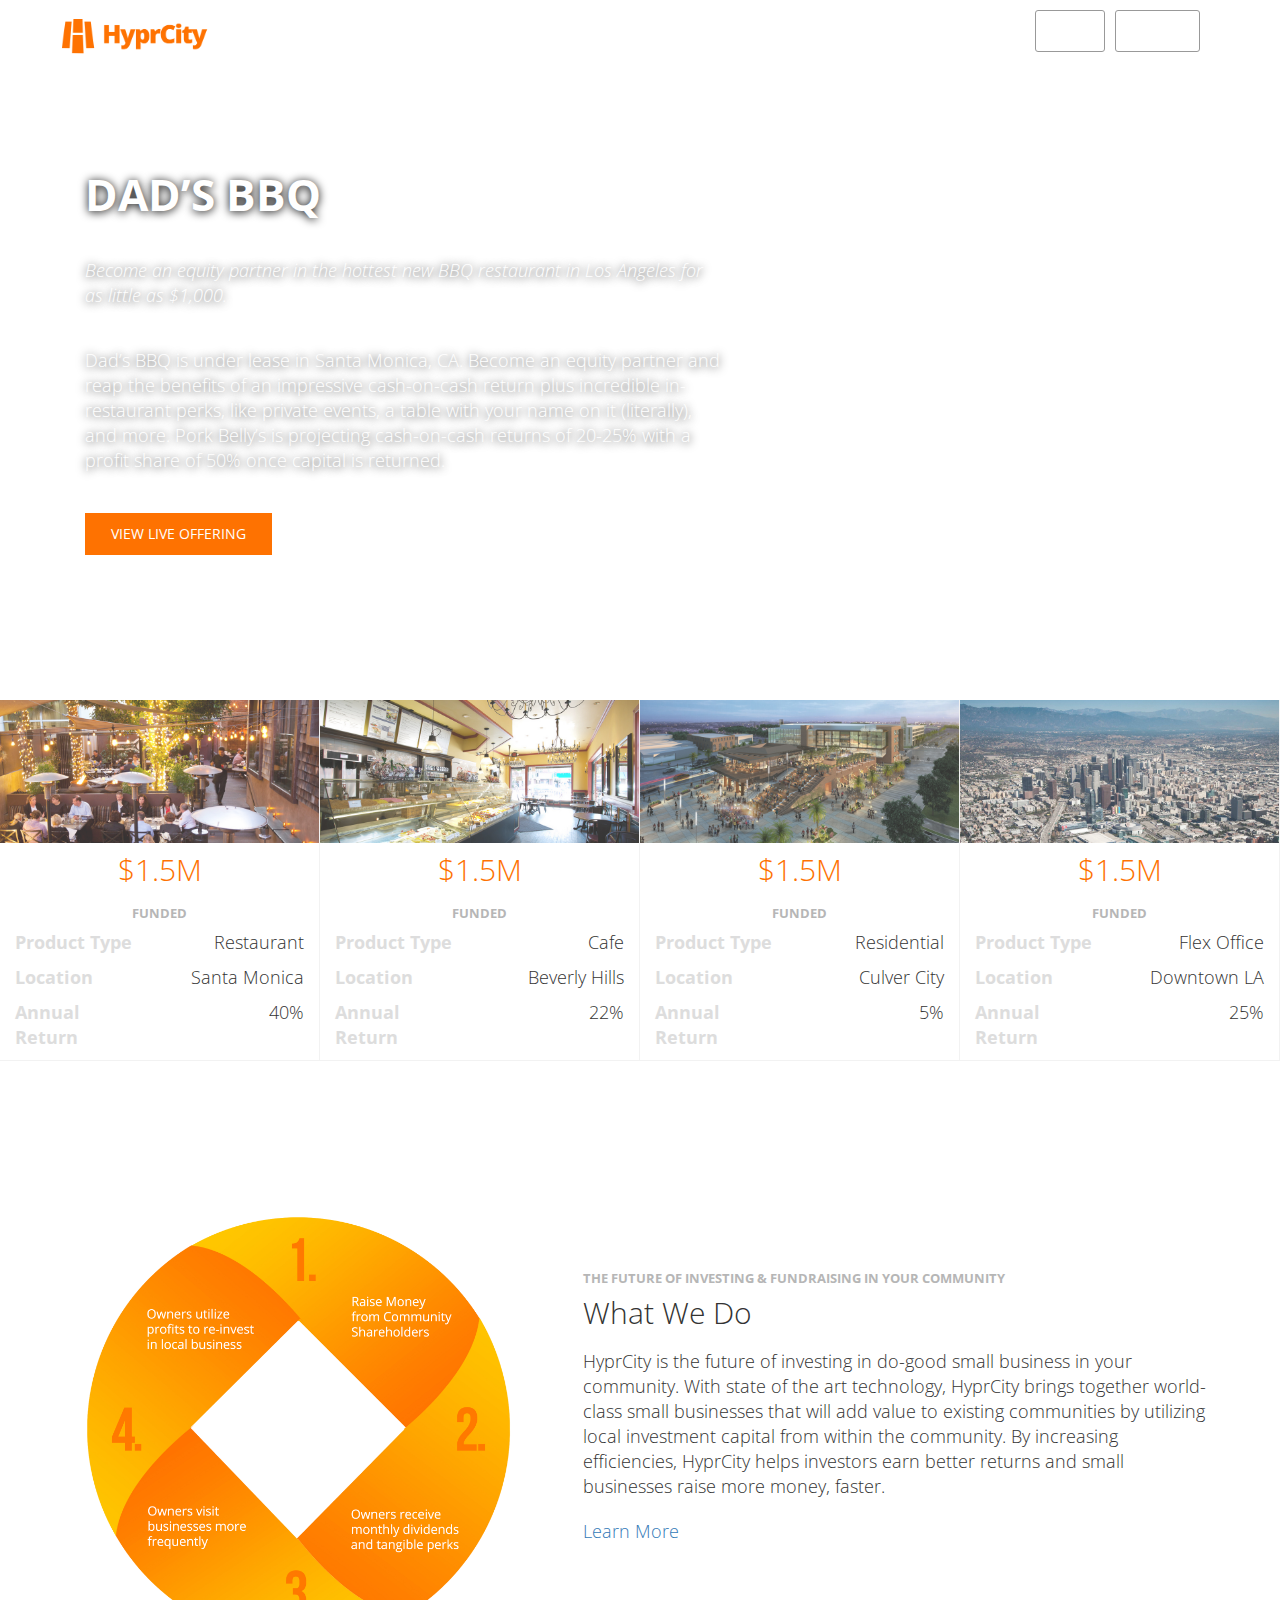
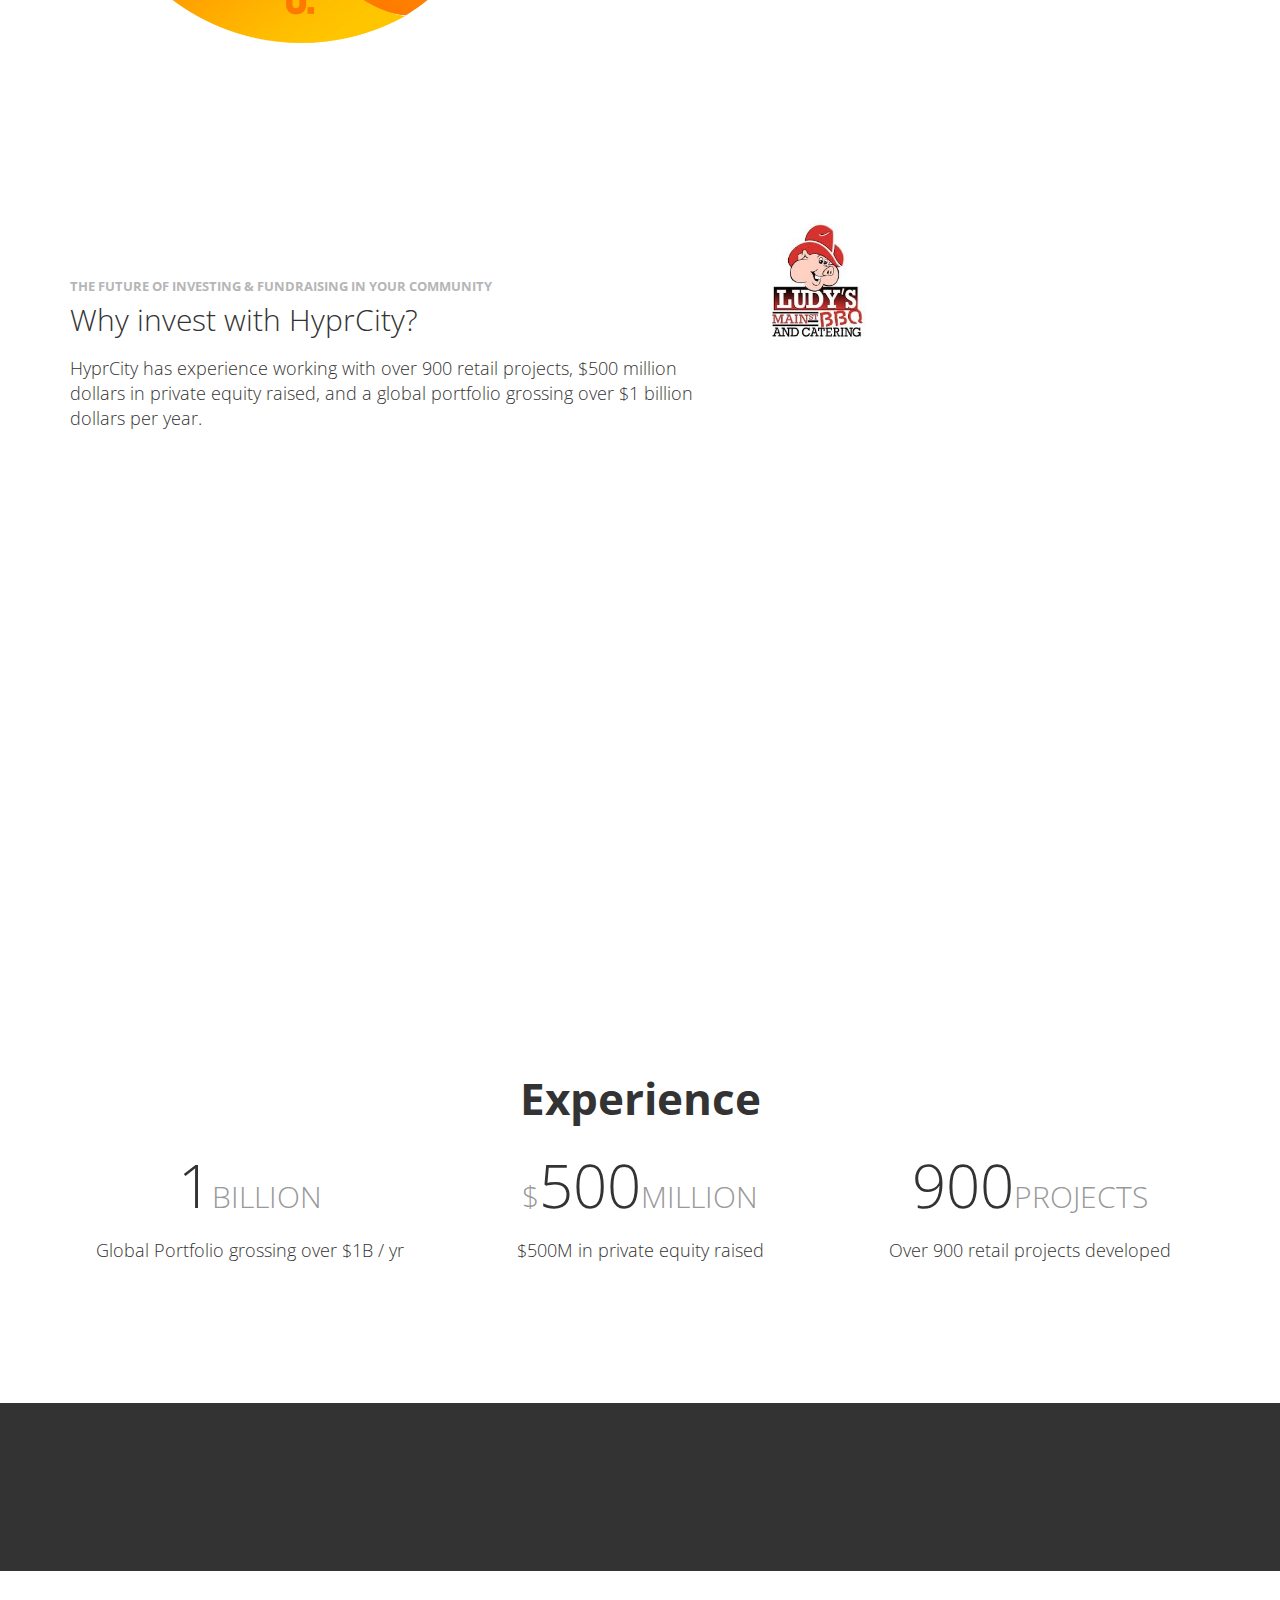
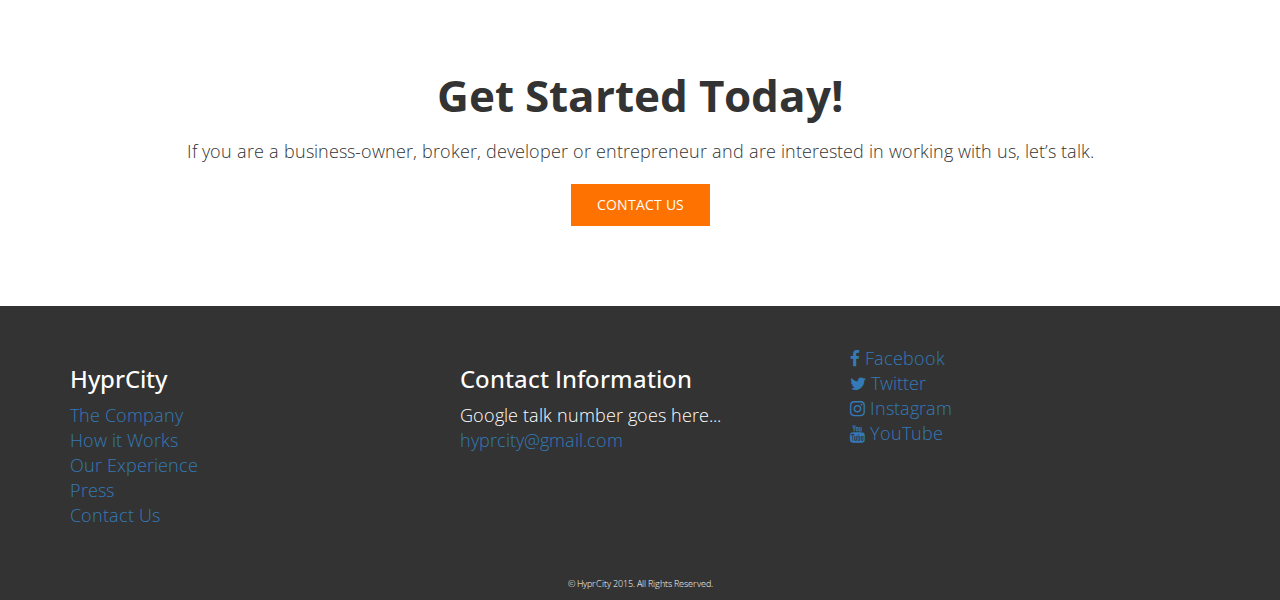
==== commit 60452b06: "added why hyprcity ex and logos" ====
--- a/index.html
+++ b/index.html
@@ -202,15 +202,62 @@
 
 <section class="container-fluid" id="solution">
 	<div class="container">
-		<div class="row">
-			<div class="col-md-7">
+		<div class="row" style="margin-top:60px;">
+			<div class="col-md-5">
+				<img src="images/hyprcycle.jpg" alt="" class="img-responsive">
+			</div>
+			<div class="col-md-7" style="margin-top:60px; padding-left: 40px;">
 				<h4>The Future of Investing &amp; Fundraising in Your Community</h4>
 				<h2>What We Do</h2>
 				<p>HyprCity is the future of investing in do-good small business in your community. With state of the art technology, HyprCity brings together world-class small businesses that will add value to existing communities by utilizing local investment capital from within the community. By increasing efficiencies, HyprCity helps investors earn better returns and small businesses raise more money, faster.</p>
 				<p><a href="">Learn More</a></p>
 			</div>
-			<div class="col-md-5">
-				<img src="images/hyprcycle.jpg" alt="" class="img-responsive">
+		</div>
+	</div>
+</section>
+
+<section class="container-fluid" id="solution">
+	<div class="container">
+		<div class="row">
+			<div class="col-md-7" style="padding-right: 40px;">
+				<h4 style="margin-top:60px;">The Future of Investing &amp; Fundraising in Your Community</h4>
+				<h2>Why invest with HyprCity?</h2>
+				<p>HyprCity has experience working with over 900 retail projects, $500 million dollars in private equity raised, and a global portfolio grossing over $1 billion dollars per year.</p>
+			</div>
+			<div class="col-md-5 bsn-ex">
+				<div class="row">
+					<div class="col-md-4">
+						<img src="[data-uri]" alt="" class="img-responsive">
+					</div>
+					<div class="col-md-4">
+						<img src="https://pbs.twimg.com/profile_images/1765125918/Rubiconlogo.JPG" alt="" class="img-responsive">
+					</div>
+					<div class="col-md-4">
+						<img src="https://pbs.twimg.com/profile_images/2738940786/55e4e86355ab3351c0d4cf67013cebe6_400x400.jpeg" alt="" class="img-responsive">
+					</div>
+				</div>
+				<div class="row">
+					<div class="col-md-4">
+						<img src="http://themeganann.com/wp-content/uploads/2012/03/Bottega-Louie-Review.jpg" alt="" class="img-responsive">
+					</div>
+					<div class="col-md-4">
+						<img src="https://fbcdn-profile-a.akamaihd.net/hprofile-ak-xfa1/v/t1.0-1/c56.56.697.697/s160x160/549940_10151478445273578_1643342710_n.png?oh=c6bc6b0e539e333e5cd3dda4ca6625a3&oe=5654C9E6&__gda__=1448001450_650c89c662b83666f9dab46960ef737f" alt="" class="img-responsive">
+					</div>
+					<div class="col-md-4">
+						<img src="https://pbs.twimg.com/profile_images/525396321578930176/4tsSMESc.jpeg" alt="" class="img-responsive">
+					</div>
+				</div>
+				<div class="row">
+					<div class="col-md-4">
+						<img src="http://www.thelogomix.com/files/imagecache/v3-logo-detail/Logomix-Infusion-Lounge.jpg" alt="" class="img-responsive">
+					</div>
+					<div class="col-md-4">
+						<img src="http://4.bp.blogspot.com/_meT3njTrEkc/TJfuahAEd7I/AAAAAAAABfE/CGdUZXVyzmw/s1600/Church+%26+State+Logo.jpg" alt="" class="img-responsive" style="padding-top: 58px;">
+					</div>
+					<div class="col-md-4">
+						<img src="http://www.sflovevolution.org/wp-content/uploads/2011/09/templeNightclub.jpg" alt="" class="img-responsive" style="padding-top: 32px;">
+					</div>
+				</div>
 			</div>
 		</div>
 	</div>
--- a/assets/style.css
+++ b/assets/style.css
@@ -243,13 +243,18 @@
     .previous-funded .col-md-3 .previous-funded-info p {
       margin-bottom: 10px; }
 
-#solution .row {
-  padding: 80px 0; }
-  #solution .row .col-md-6 {
-    text-align: left; }
+#solution .row .col-md-6 {
+  text-align: left; }
 #solution .part {
   border-top: 1px solid #f2f2f2;
   border-bottom: 1px solid #f2f2f2; }
+#solution .bsn-ex .col-md-4 {
+  overflow: hidden; }
+#solution .bsn-ex img {
+  transition: all .3s ease;
+  transform: scale(1); }
+  #solution .bsn-ex img:hover {
+    transform: scale(1.25); }
 
 #investors h1, #entrepreneurs h1 {
   margin-bottom: 60px; }
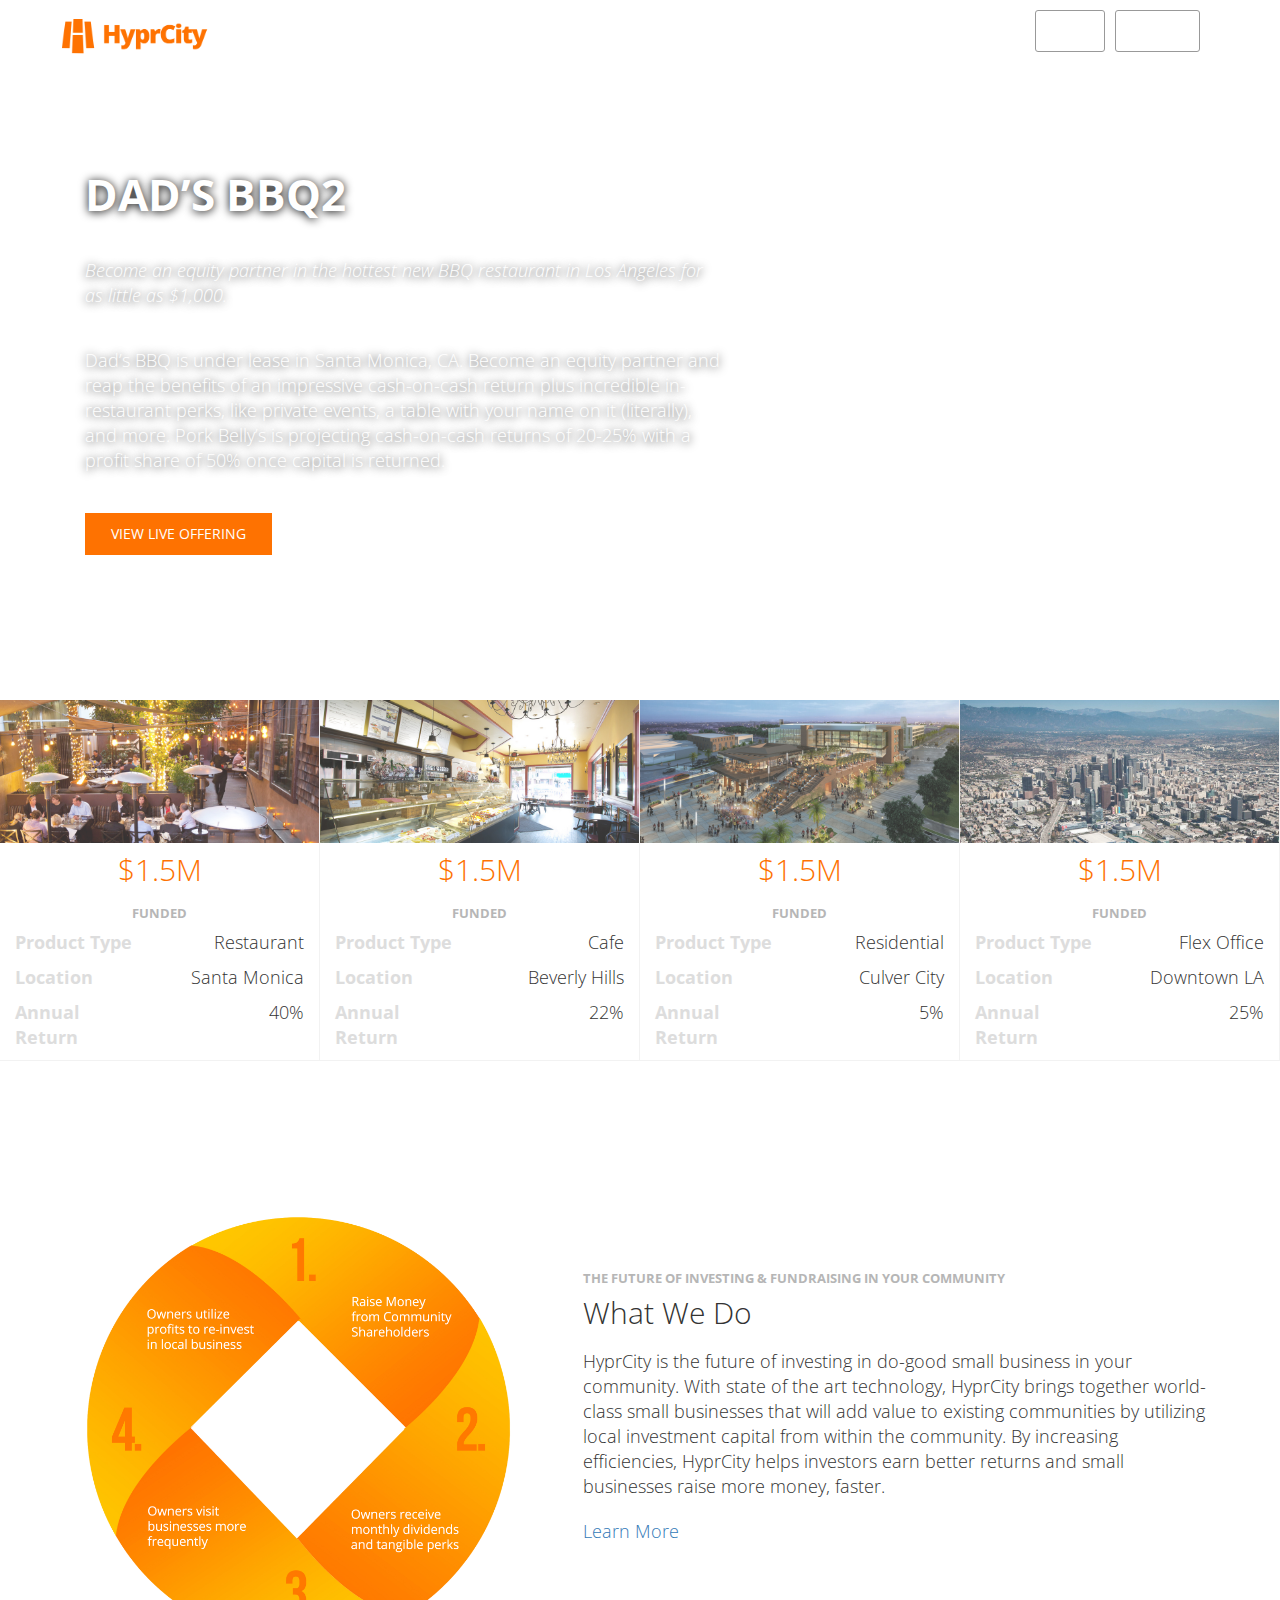
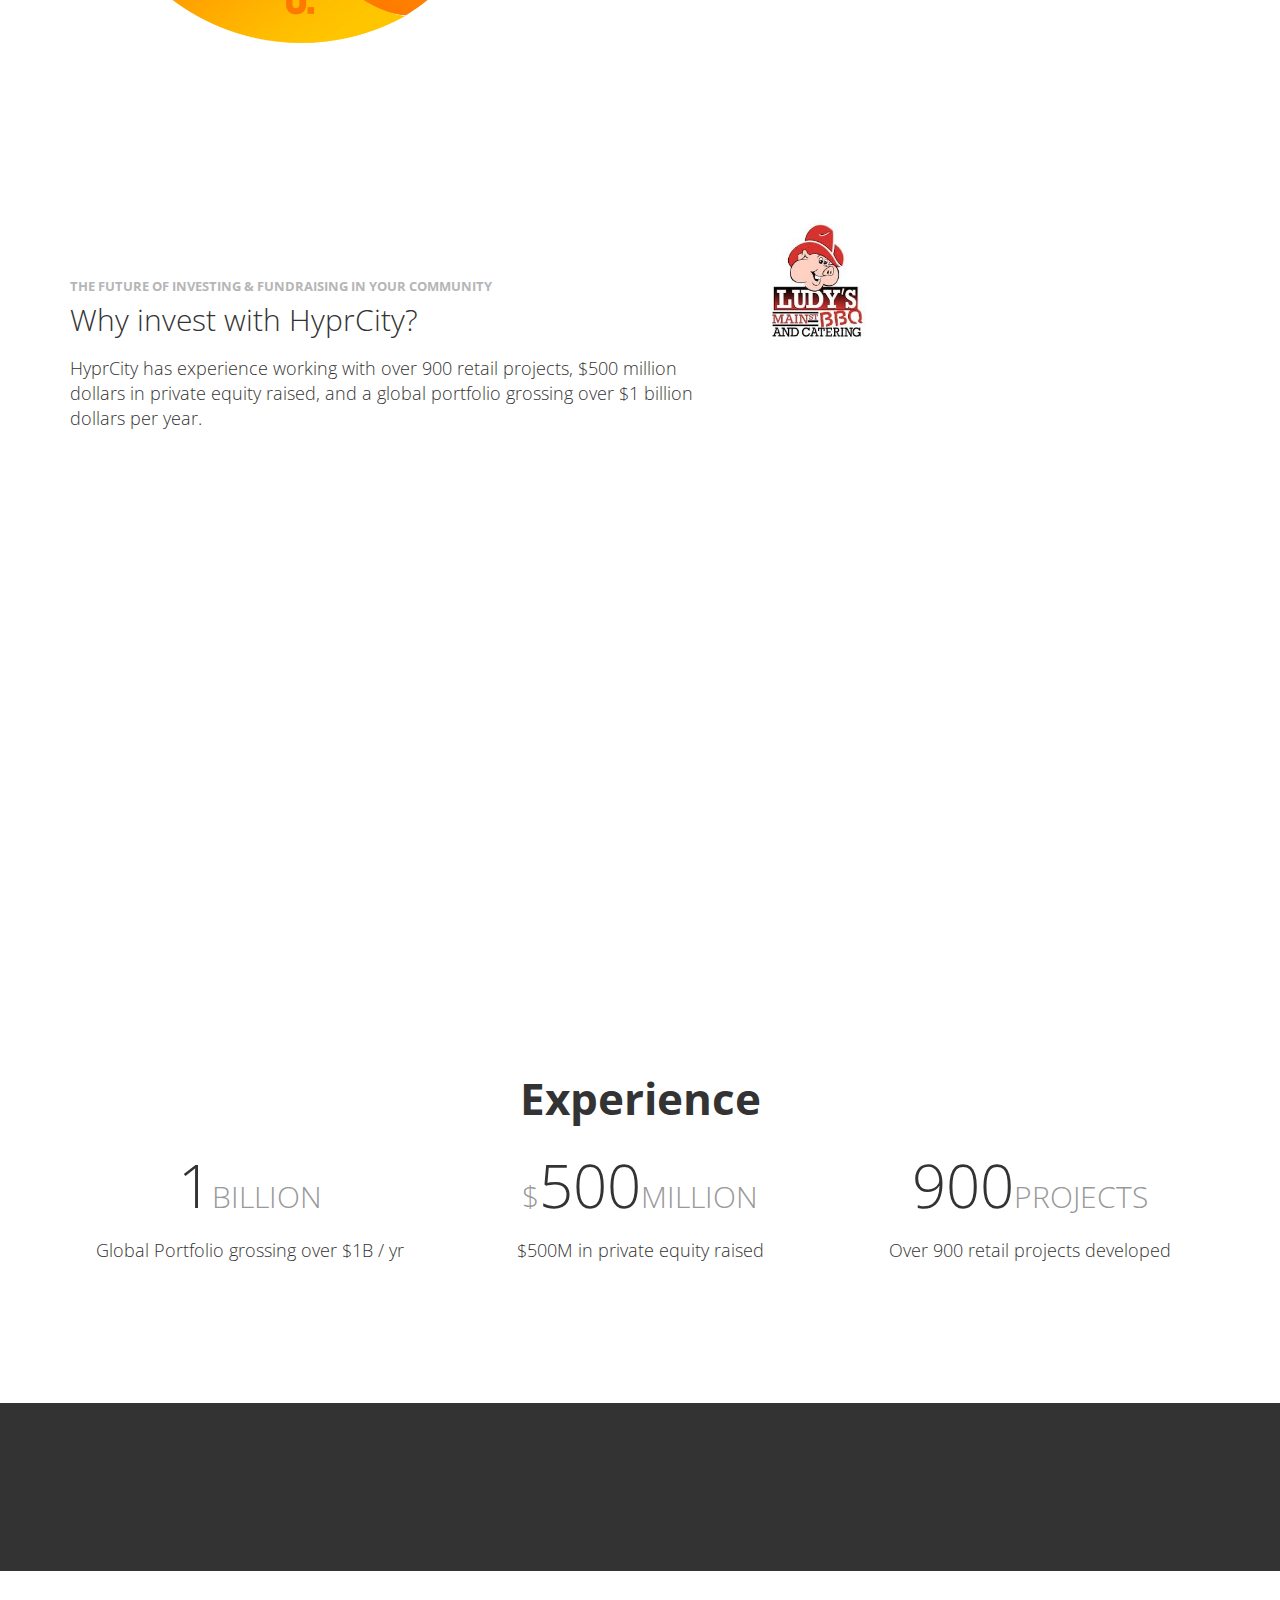
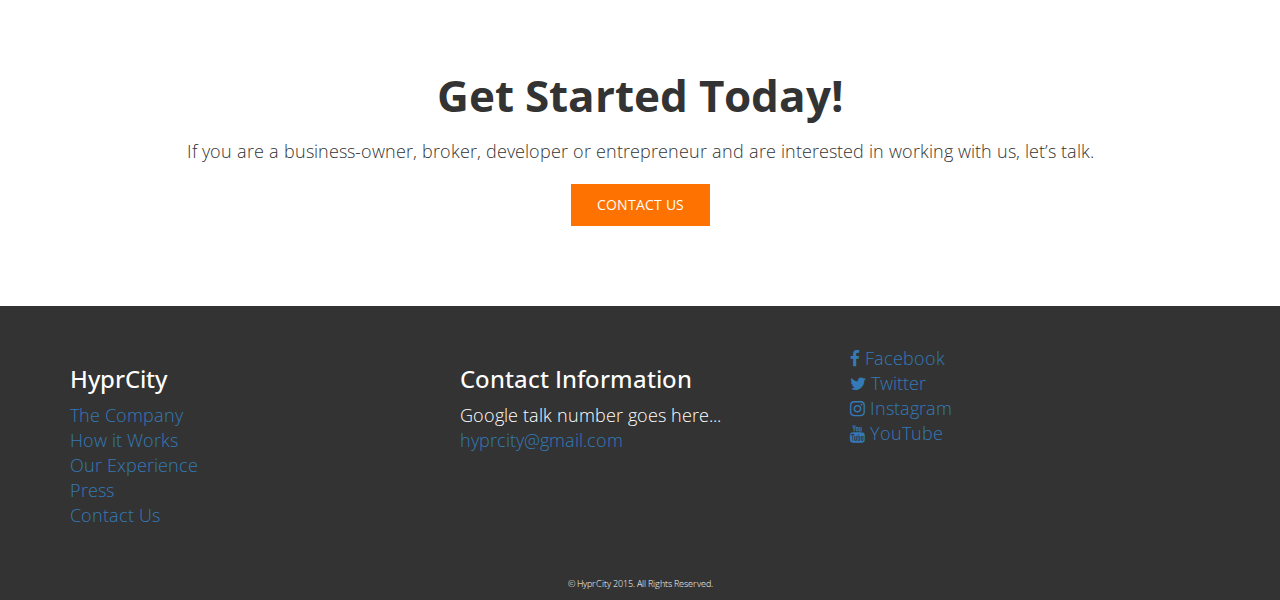
==== commit 53bdfe45: "mod title test" ====
--- a/index.html
+++ b/index.html
@@ -59,7 +59,7 @@
 <div id="intro" class="container-fluid parallax-window" data-parallax="scroll" data-image-src="http://luxebeatmag.com/wp-content/uploads/2014/03/1394997_19792541-sxc.jpg">
 	<div class="container splash">
 		<div class="col-md-7">
-			<h1 class="startchange">Dad’s BBQ</h1>
+			<h1 class="startchange">Dad’s BBQ2</h1>
 			<p><em>Become an equity partner in the hottest new BBQ restaurant in Los Angeles for as little as $1,000.</em></p>
 			<p>Dad’s BBQ is under lease in Santa Monica, CA. Become an equity partner and reap the benefits of an impressive cash-on-cash return plus incredible in-restaurant perks, like private events, a table with your name on it (literally), and more. Pork Belly’s is projecting cash-on-cash returns of 20-25% with a profit share of 50% once capital is returned.</p>
 			<a href="offerings/dads-bbq.html"><button class="btn btn-primary">View Live Offering</button></a>
--- a/assets/style.css
+++ b/assets/style.css
@@ -251,9 +251,21 @@
 #solution .bsn-ex .col-md-4 {
   overflow: hidden; }
 #solution .bsn-ex img {
-  transition: all .3s ease;
-  transform: scale(1); }
+  -webkit-transform: scale(1);
+  -moz-transform: scale(1);
+  -ms-transform: scale(1);
+  -o-transform: scale(1);
+  transform: scale(1);
+  -webkit-transition: all .3s ease;
+  -moz-transition: all .3s ease;
+  -ms-transition: all .3s ease;
+  -o-transition: all .3s ease;
+  transition: all .3s ease; }
   #solution .bsn-ex img:hover {
+    -webkit-transform: scale(1.25);
+    -moz-transform: scale(1.25);
+    -ms-transform: scale(1.25);
+    -o-transform: scale(1.25);
     transform: scale(1.25); }
 
 #investors h1, #entrepreneurs h1 {
